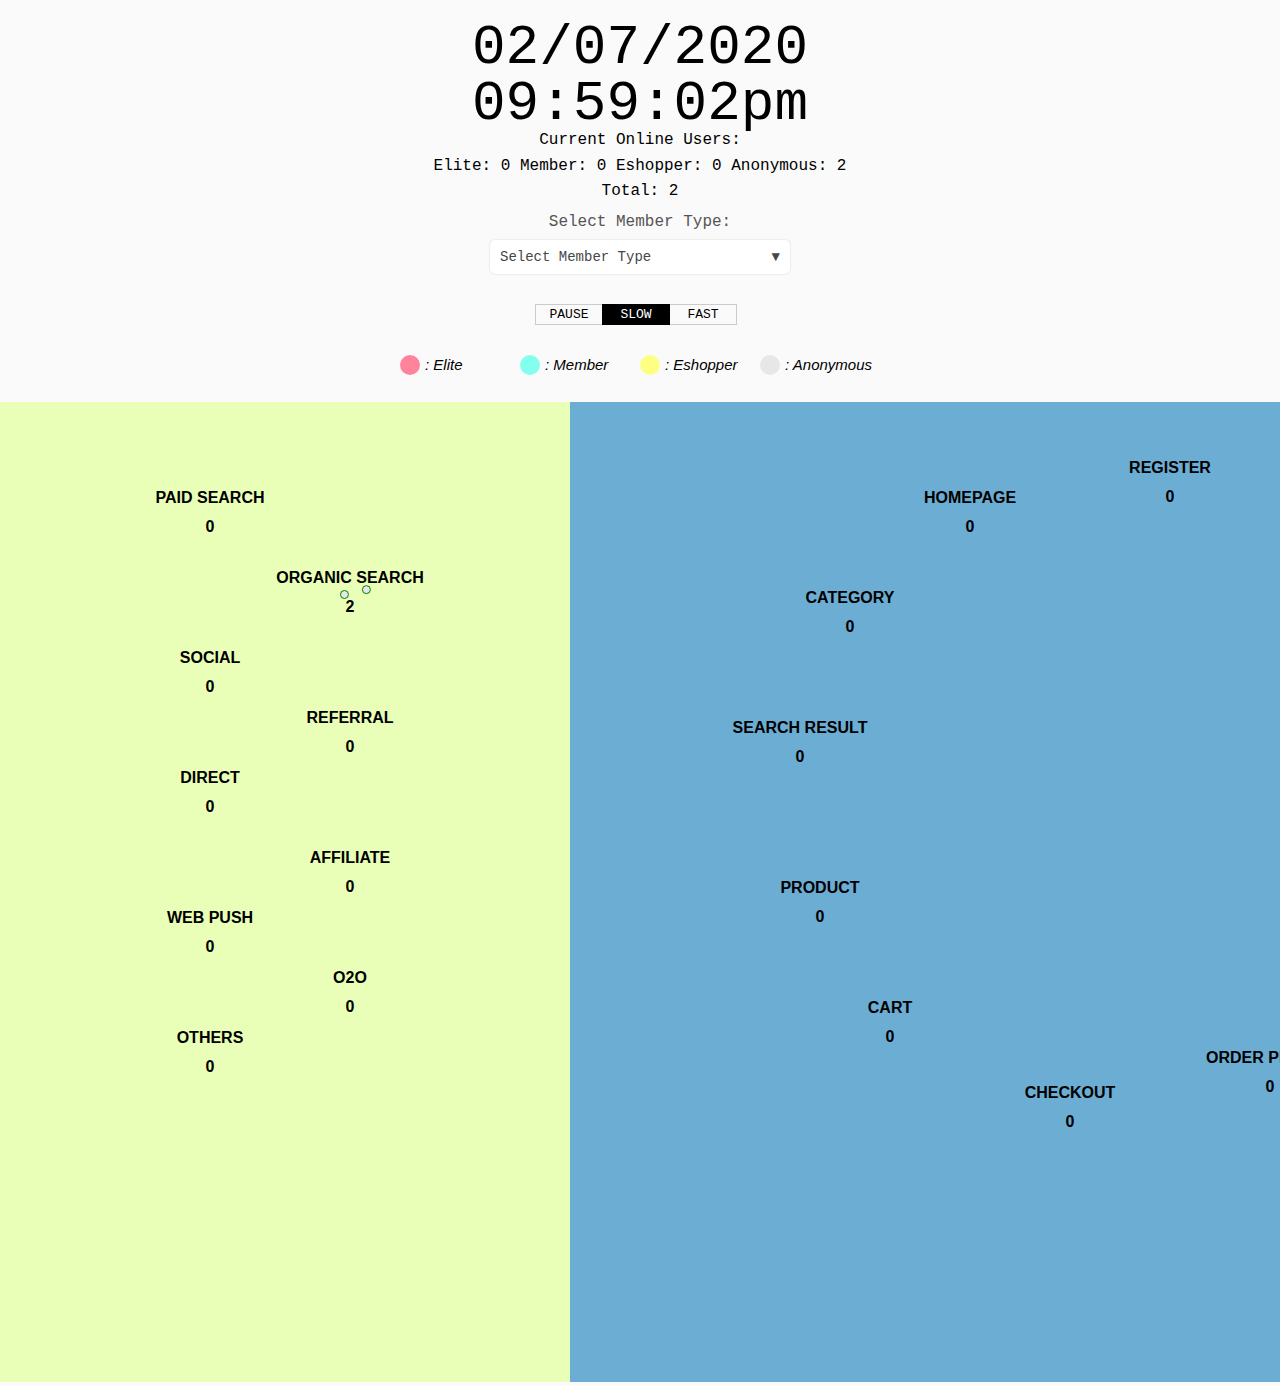
==== index.html @ cc996781 "timer (date++)" ====
<!DOCTYPE html>
<head>
<meta charset="utf-8">
<title>Timed Moving Bubbles</title>
<link rel="stylesheet" href="style/style.css" type="text/css" media="screen" />
<link rel="stylesheet" href="style/dropdown.css" type="text/css" media="screen" />

</head>

<div id="main-wrapper">

	
	<div id="sidebar">
<!--<div id="test">testint</div>-->

<div id="current_date">07/02/2020</div>
<div id="current_time">time</div>
<div align="center">Current Online Users:</div>
<div id="current_users" align="center">Elite: <span id = "elite">0</span> Member: <span id = "member">0</span> Eshopper: <span id="eshopper">0</span> Anonymous: <span id="anonymous">0</span></div>
<div id="current_total_users" align="center">Total: 0</div>
<div class="container">
    <span class="choose">Select Member Type: </span>
  
    <div class="dropdown">
        <div class="select">
          <span id = "selected">Select Member Type </span><span id="right_arrow">▼</span>
       
        </div>
        <input type="hidden" name="gender" id="list_input">
        <ul class="dropdown-menu" id="list">
		 <li id="all">All</li>
 <!--         <li id="p_personal_care">p_Personal Care</li>
          <li id="p_skincare">p_Skincare</li>	-->
		  <li id="p_cosmetics">p_Cosmetics</li>
<!--		  <li id="p_body_hair_care">p_Boday Hair Care</li>
		  <li id="p_sport">p_Sport</li>
		  <li id="p_men">p_Men</li>
		  <li id="p_other">p_Other</li>
		  <li id="p_derma">p_Derma</li>
		  <li id="p_watsons_brand">p_Watsons Brand</li>
		  <li id="p_bulk_buy">p_Bulk Buy</li>
		  <li id="b_personal_care">b_Personal Care</li>
          <li id="b_skincare">b_Skincare</li>	-->
		  <li id="b_cosmetics">b_Cosmetics</li>
<!--		  <li id="b_body_hair_care">b_Boday Hair Care</li>
		  <li id="b_sport">b_Sport</li>
		  <li id="b_men">b_Men</li>
		  <li id="b_other">b_Other</li>
		  <li id="b_derma">b_Derma</li>
		  <li id="b_watsons_brand">b_Watsons Brand</li>
		  <li id="b_bulk_buy">b_Bulk Buy</li>		-->
        </ul>
	
      </div>

  <span class="msg"></span>
</div>
<div id="speed">
<div class="togglebutton pause" data-val="pause">Pause</div>
<div class="togglebutton medium current" data-val="medium">Slow</div>
<div class="togglebutton fast" data-val="fast">Fast</div>



<div class="clr"></div>
</div>
<div id="note" style="text-align:center;"></div>
</div>
	
	
    <div id="chart"></div>


</div><!-- @end #main-wrapper -->

<script src="https://ajax.googleapis.com/ajax/libs/jquery/1.7.1/jquery.min.js" type="text/javascript"></script>
<script src="js/d3-3-5-5.min.js"></script>


<script>


/*Dropdown Menu*/
$('.dropdown').click(function () {
        $(this).attr('tabindex', 1).focus();
        $(this).toggleClass('active');
        $(this).find('.dropdown-menu').slideToggle(300);
		$(this).find('.dropdown-menu').css({overflow: 'auto'});
    });
    $('.dropdown').focusout(function () {
        $(this).removeClass('active');
        $(this).find('.dropdown-menu').slideUp(300);
    });
    $('.dropdown .dropdown-menu li').click(function () {
        $(this).parents('.dropdown').find('#selected').text($(this).text());
        $(this).parents('.dropdown').find('input').attr('value', $(this).attr('id'));
    });
/*End Dropdown Menu*/

var temp;
$('.dropdown-menu li').click(function () {
  var input = '<strong>' + $(this).parents('.dropdown').find('input').val() + '</strong>',
  temp = $(this).parents('.dropdown').find('input').val();
      msg = '<span class="msg">Channel Selected: ';
  $('.msg').html(msg + input + '</span>');
  console.log(document.getElementById("list_input").value)
 
}); 



const people = {};
var USER_SPEED = "medium";

//var speeds = { "slow": 1200, "medium": 400, "fast": 100 };
var speeds = { "slow": 1200, "medium": 400, "fast": 50 };
var simtimer;

var day_update = 0;
var curr_date;

var margin = {top: 70, right: 60, bottom: 70, left: 10};
margin.left = margin.right = width < 500 ? 30 : 70;
var width = parseInt(d3.select("#chart").style('width'), 10) - margin.left - margin.right,
    height = 1000 - margin.top - margin.bottom,
	padding = 2,
    maxRadius = width < 500 ? 2 : 4;

	// color = d3.scale.category10();

var x = d3.scale.linear()
    .domain([1, 3])
    .range([0, width]);
	
var y = d3.scale.linear()
    .domain([1, 4])
    .range([0, height]);
	
var	sched_objs = {},
// var sched_objs = [],
//	curr_minute = 0;
	curr_minute = 79200 - 60;

//const svg = d3.select("#chart").append("svg")
//    .attr("width", width + margin.left + margin.right)
const svg = d3.select("#chart").append("svg")
	.attr("width", 1700)		
    .attr("height", height + margin.top + margin.bottom)
    .append("g")
    .attr("transform", "translate(" + margin.left + "," + margin.top + ")");

//d3.select("#chart").style("width", (width+margin.left+margin.right)+"px");


const background_left = svg.append("rect")
						.attr("x", -500)
						.attr("y", -50)
						.attr("width", 1000)
						.attr("height", height + margin.top + margin.bottom)
						.style("fill", "#E9FFB7")
						
const background_right = svg.append("rect")
						.attr("x", 500)
						.attr("y", -50)
						.attr("width", "100%")
						.attr("height", height + margin.top + margin.bottom)
						.style("fill", "#6CADD3")																

// Circle background
/*
svg.append("circle").attr("cx",1050).attr("cy",350).attr("r",320)
  .style("fill", "#69b3a2");						
*/
// Legends

const legned_svg = d3.select("#note").append("svg")
	.attr("width", 1000)		
    .attr("height", 50)
    .append("g")
    .attr("transform", "translate(" + margin.left + "," + margin.top + ")");

 legned_svg.append("circle")
// svg.append("circle")
	.attr("cx", 200)
	.attr("cy", -30)
	.attr("r", 10)
	.attr("fill", "#FF839A");
	
		legned_svg.append("text")
//	svg.append("text")
		.attr("x", 215)
		.attr("y", -25)
		.text(": Elite")
		.attr("font-family", "sans-serif")
		.attr("font-size", "15px");
	legned_svg.append("circle")	
// svg.append("circle")
	.attr("cx", 320)
	.attr("cy", -30)
	.attr("r", 10)
	.attr("fill", "#83FFEE");
	
	legned_svg.append("text")
//	svg.append("text")
		.attr("x", 335)
		.attr("y", -25)
		.text(": Member")
		.attr("font-family", "sans-serif")
		.attr("font-size", "15px");
		
	legned_svg.append("circle")	
//svg.append("circle")
	.attr("cx", 440)
	.attr("cy", -30)
	.attr("r", 10)
	.attr("fill", "#FDFF83");
	
	legned_svg.append("text")	
//	svg.append("text")
		.attr("x", 455)
		.attr("y", -25)
		.text(": Eshopper")
		.attr("font-family", "sans-serif")
		.attr("font-size", "15px");
		
legned_svg.append("circle")		
//svg.append("circle")
	.attr("cx", 560)
	.attr("cy", -30)
	.attr("r", 10)
	.attr("fill", "#E7E7E7");
	
	legned_svg.append("text")	
//	svg.append("text")
		.attr("x", 575)
		.attr("y", -25)
		.text(": Anonymous")
		.attr("font-family", "sans-serif")
		.attr("font-size", "15px");

		
//Append circle 



const groups = {

	"Paid Search": { x: 140, y: 60, cnt: 0, fullname: "Paid Search"},
	"Organic Search": { x: 280, y: 140, cnt: 0 , fullname: "Organic Search"},
	"Social": { x: 140, y: 220, cnt: 0, fullname: "Social"},
	"Referral": { x: 280, y: 280, cnt: 0, fullname: "Referral"},
	"Direct": { x: 140, y: 340, cnt: 0 , fullname: "Direct"},
	"Affiliate": { x: 280, y: 420, cnt: 0, fullname: "Affiliate"},
	"Web Push": { x: 140, y: 480, cnt: 0, fullname: "Web Push"},
	"O2O": { x: 280, y: 540, cnt: 0, fullname: "O2O"},
	"Others": { x: 140, y: 600, cnt: 0, fullname: "Others"},
	
	"Homepage": { x: 900, y: 60, cnt: 0, fullname: "Homepage" },
	"Product": { x: 750, y: 450, cnt: 0, fullname: "Product" },
	"Other": { x: 1320, y: 520, cnt: 0, fullname: "Other" },
	"Category": { x: 780, y: 160, cnt: 0, fullname: "Category" },
	"BlogContent": { x: 1370, y: 370, cnt: 0, fullname: "Blog Content" },
	"Cart": { x: 820, y: 570, cnt: 0, fullname: "Cart" },
	"Checkout": {  x: 1000, y: 655, cnt: 0, fullname: "Checkout" },
	"Loyalty": { x: 1350, y: 220, cnt: 0, fullname: "Loyalty" },
	"MyAccount": { x: 1270, y: 100, cnt: 0, fullname: "My Account" },
	"Register": { x: 1100, y: 30, cnt: 0, fullname: "Register" },
	"SearchResult": { x: 730, y: 290, cnt: 0, fullname: "Search Result" },
	"Left" : { x: 850, y: 20000, cnt: 0, fullname: "Left" },
	"NULL" : { x: 1200, y: 620, cnt: 0, fullname: "Order Placed" }
	
};

const member_tiers = {

	"Elite": { color: "#FF839A", cnt: 0 },
	"anonymous": { color: "#E7E7E7", cnt: 0 },
	"Member": {color: "#83FFEE", cnt: 0},
	"eshopper": {color: "#FDFF83", cnt: 0}

};



var layer1 = svg.append('g');
var layer2 = svg.append('g');


// Load data.


//d3.csv("data/Page_Duration.csv", function(error, data) {	

//d3.csv("data/data_channels.csv", function(error, data) {	
d3.csv("data/Book1.csv", function(error, data) {	
//d3.csv("data/new_test.csv", function(error, data) {	
//d3.csv("data/test2.csv", function(error, data) {	
//d3.csv("data/new_dataset.csv", function(error, data) {	

/*	data.forEach(function(d) {
	
		var activities = [];
		console.log(d)
		console.log(d.pagetype)
		activities.push({'act': d.pagetype, 'duration': d.page_duration, 'tier': d.member_tier});
		sched_objs.push(activities);
	}); */
	console.log(data)
	var count = 0;
	

	
	data.forEach(d => {
//	console.log(d)
//	count+=1;
		if (d3.keys(sched_objs).includes(d.sessionid+"")) {
//        if (d3.keys(sched_objs).includes(d.userid+"")) {
//		console.log(d.userid)
//            sched_objs[d.userid+""].push({'userid': d.userid, 'act': d.pagetype, 'duration': d.page_duration, 'member_tier': d.member_tier, 'start_time': d.start_time});
			sched_objs[d.sessionid+""].push({'userid': d.sessionid,
											'act': d.pagetype, 
											'duration': d.page_duration, 
											'member_tier': d.member_tier, 
											'start_time': /*d.tstamp*/d.session_start_time,
											'medium':d.medium,
											'p_personal_care': d.p_personal_care,
											'p_skincare': d.p_skincare,
											'p_cosmetics': d.p_cosmetics,
											'p_health_care': d.p_health_care,
											'p_body_hair_care': d.p_body_hair_care,
											'p_sport': d.p_sport,
											'p_men': d.p_men,
											'p_other': d.p_other,
											'p_derma': d.p_derma,
											'p_watsons_brand': d.p_watsons_brand,
											'p_bulk_buy': d.p_bulk_buy,
											'b_personal_care': d.b_personal_care,
											'b_skincare': d.b_skincare,
											'b_cosmetics': d.b_cosmetics,
											'b_health_care': d.b_health_care,
											'b_body_hair_care': d.b_body_hair_care,
											'b_sport': d.b_sport,
											'b_men': d.b_men,
											'b_other': d.b_other,
											'b_derma': d.b_derma,
											'b_watsons_brand': d.b_watsons_brand,
											'b_bulk_buy': d.b_bulk_buy,
											});
        } else {
//            sched_objs[d.userid+""] = [{'userid': d.userid, 'act': d.pagetype, 'duration': d.page_duration, 'member_tier': d.member_tier, 'start_time': d.start_time}];
			sched_objs[d.sessionid+""] = [{'userid': d.sessionid,
											'act': d.pagetype, 
											'duration': Math.floor(d.page_duration), 
											'member_tier': d.member_tier, 
											'start_time': /*d.tstamp*/d.session_start_time,
											'medium':d.medium,
											'p_personal_care': d.p_personal_care,
											'p_skincare': d.p_skincare,
											'p_cosmetics': d.p_cosmetics,
											'p_health_care': d.p_health_care,
											'p_body_hair_care': d.p_body_hair_care,
											'p_sport': d.p_sport,
											'p_men': d.p_men,
											'p_other': d.p_other,
											'p_derma': d.p_derma,
											'p_watsons_brand': d.p_watsons_brand,
											'p_bulk_buy': d.p_bulk_buy,
											'b_personal_care': d.b_personal_care,
											'b_skincare': d.b_skincare,
											'b_cosmetics': d.b_cosmetics,
											'b_health_care': d.b_health_care,
											'b_body_hair_care': d.b_body_hair_care,
											'b_sport': d.b_sport,
											'b_men': d.b_men,
											'b_other': d.b_other,
											'b_derma': d.b_derma,
											'b_watsons_brand': d.b_watsons_brand,
											'b_bulk_buy': d.b_bulk_buy,											
											}];
        }
    });
	


/*	var nodes = sched_objs.map(function(o,i) {
//		console.log("test");
		console.log(o[0].userid,o[0].start_time, o[0].duration);
	
		var act = o[0].act;
		var init_time = o[0].start_time;
	
		var init_x = groups[act].x + Math.random();
		var init_y = groups[act].y + Math.random();
		var col = member_tiers[o[0].member_tier].color;

	//	groups[act].cnt += 1;
		
		return {
			userid: o[0].userid,
			act: act,
			radius: maxRadius,
			x: init_x,
			y: init_y,
			color: col, //color(act),
			moves: 0,
			next_move_time: parseInt(o[0].duration),
			sched: o,		
			stroke: "black",
			start_time: init_time
		}
	});*/
	
	var nodes = [];
	
	console.log(Object.keys(sched_objs).length)
	console.log(sched_objs);
	
	for (var k in sched_objs){
//		console.log(k)
		d = sched_objs[k];
		

		
//		console.log(d[0].userid,d[0].start_time, d[0].duration);
//		console.log(k)
	
		var act = d[0].act;
		var init_time = d[0].start_time;
	

		var col = member_tiers[d[0].member_tier].color;
		
		var temp_medium = d[0].medium;
		var medium = "Others";
		
		if (temp_medium == 'cpc')
		{
			medium = 'Paid Search';
		}
		else if (temp_medium == 'organic')
		{
			medium = 'Organic Search';
		}
		else if (temp_medium == 'social')
		{
			medium = 'Social';
		}
		else if (temp_medium == 'referral')
		{
			medium = 'Referral';
		}
		else if (temp_medium == 'NULL')
		{
			medium = 'Direct';
		}
		else if (temp_medium == 'affiliate')
		{
			medium = "Affiliate";
		}
		else if (temp_medium == 'web_push')
		{
			medium = "Web Push";
		}
		else if (temp_medium.match(/sms/g) != null)
		{
			medium = "O2O";
		}
		
		d.unshift({'userid': d[0].userid,
			'act': medium, 
			'duration': 60, 
			'member_tier': d[0].member_tier, 
			'start_time': /*d.tstamp*/init_time,
			'medium':medium,
			'p_personal_care': d[0].p_personal_care,
			'p_skincare': d[0].p_skincare,
			'p_cosmetics': d[0].p_cosmetics,
			'p_health_care': d[0].p_health_care,
			'p_body_hair_care': d[0].p_body_hair_care,
			'p_sport': d[0].p_sport,
			'p_men': d[0].p_men,
			'p_other': d[0].p_other,
			'p_derma': d[0].p_derma,
			'p_watsons_brand': d[0].p_watsons_brand,
			'p_bulk_buy': d[0].p_bulk_buy,
			'b_personal_care': d[0].b_personal_care,
			'b_skincare': d[0].b_skincare,
			'b_cosmetics': d[0].b_cosmetics,
			'b_health_care': d[0].b_health_care,
			'b_body_hair_care': d[0].b_body_hair_care,
			'b_sport': d[0].b_sport,
			'b_men': d[0].b_men,
			'b_other': d[0].b_other,
			'b_derma': d[0].b_derma,
			'b_watsons_brand': d[0].b_watsons_brand,
			'b_bulk_buy': d[0].b_bulk_buy,	})
	
	//	groups[act].cnt += 1;
/*
		var init_x = groups[act].x + Math.random();
		var init_y = groups[act].y + Math.random();
*/	
		var init_x = groups[medium].x + Math.random();
		var init_y = groups[medium].y + Math.random();
		
		console.log(d[0])
		
		nodes.push({
			userid: d[0].userid,
			act: medium,
			radius: maxRadius,
			x: init_x,
			y: init_y,
			color: col, //color(act),
			moves: 0,
			next_move_time: parseInt(d[0].duration) + curr_minute,
			sched: d,		
			stroke: "blue",
			start_time: init_time,
			leave: 0,
			exist: 0,
			member_tier: d[0].member_tier,
			medium: medium,
			p_personal_care: d[0].p_personal_care,
			p_skincare: d[0].p_skincare,
			p_cosmetics: d[0].p_cosmetics,
			p_health_care: d[0].p_health_care,
			p_body_hair_care: d[0].p_body_hair_care,
			p_sport: d[0].p_sport,
			p_men: d[0].p_men,
			p_other: d[0].p_other,
			p_derma: d[0].p_derma,
			p_watsons_brand: d[0].p_watsons_brand,
			p_bulk_buy: d[0].p_bulk_buy,
			b_personal_care: d[0].b_personal_care,
			b_skincare: d[0].b_skincare,
			b_cosmetics: d[0].b_cosmetics,
			b_health_care: d[0].b_health_care,
			b_body_hair_care: d[0].b_body_hair_care,
			b_sport: d[0].b_sport,
			b_men: d[0].b_men,
			b_other: d[0].b_other,
			b_derma: d[0].b_derma,
			b_watsons_brand: d[0].b_watsons_brand,
			b_bulk_buy: d[0].b_bulk_buy,
		})
	
	}
	
	console.log(nodes)
	
	var curr_nodes = [];

	
//	console.log(data)
	nodes.forEach(d => {
//		console.log(d.sched[0].start_time)

      if (d.sched[0].start_time == data[0]./*tstamp*/session_start_time) {
			console.log(d.sched[0])
			d.exist = 1;
			d.leave = -1;
/*			if (d.act == "Other")
			{
			//console.log(d.sched[1])
				try{d.act = d.sched[1].act;}
				catch(err){}
			}
*/			
//			console.log(d)
				
//				console.log(d);
			if (d.color != "transparent")
			{
//				groups[d.act].cnt += 1;
				groups[d.act].cnt += 1;
				member_tiers[d.member_tier].cnt += 1;
				d.stroke = "green";
			}
			curr_nodes.push(d);
//			console.log(d.medium)
//			nodes.pop(d);
        } 

    });
	console.log(nodes);
//	console.log(member_tiers.eshopper.cnt);
//	curr_nodes = nodes.filter(function(d){ return d.sched[0].start_time == data[0].start_time } );
//	curr_nodes = nodes.filter(function(d){ return d.sched[0].start_time == data[0].tstamp } );
/*	curr_nodes.forEach(d => {
		groups[d.act].cnt += 1;
	}
	);*/
	
	
	//curr_nodes = nodes.filter(d => d.sched[0].start_time == data[0].start_time);
//	console.log(nodes.length)
//	curr_nodes = nodes

	console.log(curr_nodes)

	// Activity group labels
 /*   var actlabel = svg.selectAll("text")
        .data(d3.keys(groups))
      .enter().append("text")
        .attr("class", "actlabel")
        .attr("text-anchor", "middle")
          .attr("x", d => groups[d].x)
          .attr("y", d => groups[d].y)
		.attr("dy", "-1.8em")
        .text(d => groups[d].fullname);*/


	
	var force = d3.layout.force()
		.nodes(curr_nodes)
		// .links([])
		.size([width, height])
		.gravity(0)
		.charge(0.2)
		.friction(.8)
		.on("tick", tick)
		.start();
/*
	var circle = svg.append("g")		
				.attr("id", "circle_node")
				.selectAll(".node")
//	var circle = svg.selectAll(".node")
				.data(curr_nodes)
			  .enter().append("circle")
				.attr("r", function(d) { return d.radius; })

		.style("fill", function(d) { return d.color; })
		.style("stroke", function(d) { return d.stroke; });
	//	 .call(force.drag); 
*/

		var circle = layer1		
				.attr("id", "circle_node")
				.selectAll(".node")
//	var circle = svg.selectAll(".node")
				.data(curr_nodes)
			  .enter().append("circle")
				.attr("r", function(d) { return d.radius; })

		.style("fill", function(d) { return d.color; })
		.style("stroke", function(d) { return d.stroke; });
	//	 .call(force.drag); 
/*					
		var actlabel = svg.append("g").selectAll('.actlabel')
//		var actlabel = svg.selectAll('.actlabel')
      .data(d3.keys(groups))
	        .enter().append("g")
          .attr("class", "actlabel")
*/
		var actlabel = layer2.selectAll('.actlabel')
//		var actlabel = svg.selectAll('.actlabel')
      .data(d3.keys(groups))
	        .enter().append("g")
          .attr("class", "actlabel")	


		  
		  actlabel.append("text")
		  .attr("class", "actlabel")
          .attr("text-anchor", "middle")
		  .attr("x", d => groups[d].x)
          .attr("y", d => groups[d].y+20)
		  	.attr("dy", "-1.8em")
			.style("fill", "Black")
			.style("font-weight", "bold")
          .text(d => groups[d].fullname);
/*	
	// Count labels
	var cntlabel = svg.append("g").selectAll('.cntlabel')
//	var cntlabel = svg.selectAll('.cntlabel')
      .data(d3.keys(groups))
	        .enter().append("g")
          .attr("class", "cntlabel")


		  
		  cntlabel.append("text")
		  .attr("class", "cnt")
          .attr("text-anchor", "middle")
		  .attr("x", d => groups[d].x)
          .attr("y", d => groups[d].y+20)
//          .attr("y", d => groups[d].y-10)
			.style("fill", "Black")
			.style("font-weight", "bold")
          .text(d => groups[d].cnt);	
//	console.log(sched_objs)	



*/
	
	// Count labels
	var cntlabel = layer2.selectAll('.cntlabel')
//	var cntlabel = svg.selectAll('.cntlabel')
      .data(d3.keys(groups))
	        .enter().append("g")
          .attr("class", "cntlabel")


		  
		  cntlabel.append("text")
		  .attr("class", "cnt")
          .attr("text-anchor", "middle")
		  .attr("x", d => groups[d].x)
          .attr("y", d => groups[d].y+20)
//          .attr("y", d => groups[d].y-10)
			.style("fill", "Black")
			.style("font-weight", "bold")
          .text(d => groups[d].cnt);	
		  
//		  console.log(data[0])
		  
//		  sts_time = String(data[0].session_start_time.split(" ")[0])
//		  console.log(sts_time.split(" ")[0])
//		  console.log(data[0].session_start_time.split(" ")[0])
		  // Initial Date Time
//		  	d3.select("#current_date").text(data[0].start_time.split(" ")[0]);

		

//		curr_date = data[0].tstamp.split(" ")[0];

		curr_date = "02/07/2020"

//		console.log(data[0])
//		console.log(data[0]./*tstamp*/session_start_time)
		d3.select("#current_date").text(curr_date);
//		console.log("test")

		


		d3.select("#elite").text(member_tiers.Elite.cnt)
		d3.select("#member").text(member_tiers.Member.cnt)
		d3.select("#eshopper").text(member_tiers.eshopper.cnt)
		d3.select("#anonymous").text(member_tiers.anonymous.cnt)		
		d3.select("#current_total_users").text("Total: " + (member_tiers.Elite.cnt+member_tiers.Member.cnt+member_tiers.eshopper.cnt+member_tiers.anonymous.cnt));

		org_prod_cat = "All";
	
		// Update nodes based on activity and duration
	function timer() {
//			d3.select("#test").text("test "+document.getElementById("list_input").value)
		prod_cat_selected = document.getElementById("list_input").value;
//		 console.log(nodes);

	//	var i = curr_nodes.length;
	//	while(i--){
		d3.range(curr_nodes.length).map(function(i) {
            // var curr_node = nodes[i],
                // curr_moves = nodes[i].moves;
				
//			console.log("----------------");	
//			console.log(nodes);
		if (org_prod_cat != prod_cat_selected)
		{
//		console.log(org_prod_cat)
//		console.log(prod_cat_selected)
			filter_reset(curr_nodes[i]);
/*			
			if (prod_cat_selected == "p_personal_care")
			{
				if (curr_nodes[i].p_personal_care == "N")
					{
						curr_nodes[i] = filter_bubbles (curr_nodes[i]);

					}
			}
			
			else if (prod_cat_selected == "p_skincare")
			{
				if (curr_nodes[i].p_skincare == "N")
					{
						curr_nodes[i] = filter_bubbles (curr_nodes[i]);

					}
			}
			
			else if (prod_cat_selected == "p_cosmetics")
			*/
			if (prod_cat_selected == "p_cosmetics")
			{
				if (curr_nodes[i].p_cosmetics == "N")
					{
						curr_nodes[i] = filter_bubbles (curr_nodes[i]);

					}
			}
/*			
			else if (prod_cat_selected == "p_body_hair_care")
			{
				if (curr_nodes[i].p_body_hair_care == "N")
					{
						curr_nodes[i] = filter_bubbles (curr_nodes[i]);

					}
			}
			
			else if (prod_cat_selected == "p_sport")
			{
				if (curr_nodes[i].p_sport == "N")
					{
						curr_nodes[i] = filter_bubbles (curr_nodes[i]);

					}
			}			
			
			else if (prod_cat_selected == "p_men")
			{
				if (curr_nodes[i].p_men == "N")
					{
						curr_nodes[i] = filter_bubbles (curr_nodes[i]);

					}
			}	

			else if (prod_cat_selected == "p_other")
			{
				if (curr_nodes[i].p_other == "N")
					{
						curr_nodes[i] = filter_bubbles (curr_nodes[i]);

					}
			}	

			else if (prod_cat_selected == "p_derma")
			{
				if (curr_nodes[i].p_derma == "N")
					{
						curr_nodes[i] = filter_bubbles (curr_nodes[i]);

					}
			}	

			else if (prod_cat_selected == "p_watsons_brand")
			{
				if (curr_nodes[i].p_watsons_brand == "N")
					{
						curr_nodes[i] = filter_bubbles (curr_nodes[i]);

					}
			}

			else if (prod_cat_selected == "p_bulk_buy")
			{
				if (curr_nodes[i].p_bulk_buy == "N")
					{
						curr_nodes[i] = filter_bubbles (curr_nodes[i]);

					}
			}	

			else if (prod_cat_selected == "b_personal_care")
			{
				if (curr_nodes[i].b_personal_care == "N")
					{
						curr_nodes[i] = filter_bubbles (curr_nodes[i]);

					}
			}	

			else if (prod_cat_selected == "b_skincare")
			{
				if (curr_nodes[i].b_skincare == "N")
					{
						curr_nodes[i] = filter_bubbles (curr_nodes[i]);

					}
			}	
*/
			else if (prod_cat_selected == "b_cosmetics")
			{
				if (curr_nodes[i].b_cosmetics == "N")
					{
						curr_nodes[i] = filter_bubbles (curr_nodes[i]);

					}
			}	
/*
			else if (prod_cat_selected == "b_body_hair_care")
			{
				if (curr_nodes[i].b_body_hair_care == "N")
					{
						curr_nodes[i] = filter_bubbles (curr_nodes[i]);

					}
			}	

			else if (prod_cat_selected == "b_sport")
			{
				if (curr_nodes[i].b_sport == "N")
					{
						curr_nodes[i] = filter_bubbles (curr_nodes[i]);

					}
			}	

			else if (prod_cat_selected == "b_men")
			{
				if (curr_nodes[i].b_men == "N")
					{
						curr_nodes[i] = filter_bubbles (curr_nodes[i]);

					}
			}

			else if (prod_cat_selected == "b_other")
			{
				if (curr_nodes[i].b_other == "N")
					{
						curr_nodes[i] = filter_bubbles (curr_nodes[i]);

					}
			}

			else if (prod_cat_selected == "b_derma")
			{
				if (curr_nodes[i].b_derma == "N")
					{
						curr_nodes[i] = filter_bubbles (curr_nodes[i]);

					}
			}

			else if (prod_cat_selected == "b_watsons_brand")
			{
				if (curr_nodes[i].b_watsons_brand == "N")
					{
						curr_nodes[i] = filter_bubbles (curr_nodes[i]);

					}
			}	

			else if (prod_cat_selected == "b_bulk_buy")
			{
				if (curr_nodes[i].b_bulk_buy == "N")
					{
						curr_nodes[i] = filter_bubbles (curr_nodes[i]);

					}
			}
*/			
		}

//		d3.select("#test").text("test "+document.getElementById("list_input").value)
//		prod_cat_selected = document.getElementById("list_input").value;
		
		
		nodes.forEach(d => {
		

		

		
//		console.log(d)
//		console.log(d.sched[0].start_time)
			start_h = get_currDateTime(d.sched[0].start_time)[3];
			start_m = get_currDateTime(d.sched[0].start_time)[4];
			curr_h = minutesToTime(curr_minute)[1];
			curr_m = minutesToTime(curr_minute)[2];
//			console.log(start_m)
			if (start_m == "00")
			{
				start_m = 59;
				start_h -= 1;
			}
			else {start_m -= 1}
			
//		console.log(start_h,start_m, minutesToTime(curr_minute))
		  if (start_h == curr_h && start_m == curr_m) {
//			console.log(start_h,curr_h)
//			console.log(d)
		  	if(!curr_nodes.some(e => e.userid == d.userid)) {
			
						if (prod_cat_selected == "p_personal_care")
			{
				if (d.p_personal_care == 0)
					{
						d.color = "transparent";
						d.stroke = "transparent";
					}
			}
			
			else if (prod_cat_selected == "p_skincare")
			{
				if (d.p_skincare == 0)
					{
						d.color = "transparent";
						d.stroke = "transparent";

					}
			}
	
//				console.log(curr_nodes);
//				console.log("new node");
//				console.log(d);
//				console.log(curr_nodes);
				d.exist = 1;
				d.next_move_time = curr_minute + 60;
				curr_nodes.push(d);
//				nodes.pop(d);
//				n2 = d;
//				n3 = n1.push(n2);
				if (d.color != "transparent")
				{
					groups[d.act].cnt += 1;
					member_tiers[d.member_tier].cnt += 1;
					d.stroke = "green";
				}
				
//				console.log(curr_nodes);
				
//				force.nodes().push(d);

			
//			svg.selectAll("circle").remove();
/*			svg.selectAll("circle").remove();
				
//			circle = svg.selectAll(".node")
			circle = svg.selectAll(".node")
					.data(curr_nodes)
					.enter().append("circle")
					.attr("r", function(d) { return d.radius; })
					.style("fill", function(d) { return d.color; })
					.style("stroke", function(d) { return d.stroke; });
					

									

				force.start();*/

				}
				
			} 
			
			
			
		});
		


			// Time to go to next activity
			if (curr_nodes[i].next_move_time == curr_minute) {
		
				//console.log(curr_nodes[i].sched)
				if (curr_nodes.leave != 1)
				{
					curr_nodes.leave = 0;
				}

					if (! ["Paid Search", "Organic Search", "Social", "Referral", "Direct", "Affiliate", "Web Push", "O2O", "Others"].includes(curr_nodes[i].act))
					{
						curr_nodes[i].stroke = "transparent";
					}
					
//				console.log(curr_nodes[i].moves, curr_nodes[i].sched.length-1)
/*				if (curr_nodes[i].moves == curr_nodes[i].sched.length-1) {
					curr_nodes[i].moves = 0;
				} else {
					curr_nodes[i].moves += 1;
				}*/
				
				curr_nodes[i].moves += 1;
				
//				console.log(curr_nodes[i].moves)
			
				// Subtract from current activity count
                // act_counts[curr_node.act] -= 1;
                //groups[curr_nodes[i].act].cnt -= 1;
				
			if (curr_nodes[i].leave == 1)
				{
					if (curr_nodes[i].color != "transparent")
					{
						groups[curr_nodes[i].act].cnt -= 1;
						member_tiers[curr_nodes[i].member_tier].cnt -= 1;
					}
	//				console.log("LEAVE")
					curr_nodes[i].act = "Left";
					if (curr_nodes[i].color != "transparent")
					{
	//					groups[curr_nodes[i].act].cnt += 1;
					}
					curr_nodes[i].next_move_time = curr_minute - 10;
					curr_nodes[i].exist = -1;
	//				console.log(curr_nodes[i].member_tier)
	//				console.log(member_tiers[curr_nodes[i].member_tier].cnt)
	/*
					if (curr_nodes[i].color != "transparent")
					{
						member_tiers[curr_nodes[i].member_tier].cnt -= 1;
					}
	*/
				//	curr_nodes = curr_nodes.splice(i,1);
				}
				
//				console.log(curr_nodes)

			else
			{
			
					// Move on to next activity
				try{
	//				console.log(curr_nodes[i].sched)
	//				console.log(curr_nodes[i].act)
	//				console.log(curr_nodes[i].moves)
	//				console.log(curr_nodes[i].next_move_time)
//					console.log(curr_nodes[i])
	//				if (curr_nodes[i].sched[ curr_nodes[i].moves ].act != "Other")
	//				{
						var act = curr_nodes[i].sched[ curr_nodes[i].moves ].act
						
						if (curr_nodes[i].color != "transparent")
						{
							groups[curr_nodes[i].act].cnt -= 1;
						}
						curr_nodes[i].act = act;
						if (curr_nodes[i].color != "transparent")
						{
//							console.log(curr_nodes[i])
							groups[curr_nodes[i].act].cnt += 1;
						}
						
	//					console.log(curr_nodes[i].act)
	//					curr_nodes[i].moves += 1;
	//				}
	//				}
					// Add to new activity count
					// act_counts[curr_node.act] += 1;
					//groups[curr_nodes[i].act].cnt += 1;
					// nodes[i].moves = nodes[i].moves;
	//				curr_nodes[i].moves += 1;

					curr_nodes[i].next_move_time += parseInt(curr_nodes[i].sched[ curr_nodes[i].moves ].duration);
	//				console.log(" " + d_t[1] + ":" + d_t[2] + ":" + d_t[3] + d_t[4])
	//				console.log(curr_nodes[i].userid, curr_nodes[i].moves, curr_nodes[i].act)
	//				console.log(curr_minute, curr_nodes[i].next_move_time)
					}
					catch (err)
					{
						//curr_nodes[i].act = "Left";
						//groups[curr_nodes[i].act].cnt += 1;
						curr_nodes[i].next_move_time = curr_minute + 60;
						if (curr_nodes[i].color != "transparent")
						{
							curr_nodes[i].stroke = "red";
						}
						
						curr_nodes[i].leave = 1;
	//					console.log("error")
					}
				}


//				console.log(groups["Left"].cnt);
			}


									

				force.start();

		}
			
				
		
		
);

	//		curr_nodes = curr_nodes.filter(function(node) { return node.next_move_time>curr_minute});


		for (var i =curr_nodes.length - 1; i >= 0; --i) {
		if (curr_nodes[i].next_move_time < curr_minute) {
			console.log(curr_nodes[i])
			curr_nodes.splice(i,1);
			}
		}
	
//	console.log(groups["Left"].cnt);

		force.resume();
		curr_minute += 1;

		// Update percentages
        cntlabel.selectAll("text.cnt")
            .text(d => groups[d].cnt);

	
		// Update time
  //      var true_minute = curr_minute % 1440;

		d_t = minutesToTime(curr_minute);
	
		d3.select("#current_date").text(d_t[0]);

        d3.select("#current_time").text(" " + d_t[1] + ":" + d_t[2] + ":" + d_t[3] + d_t[4]);
		
      	
	
					circle.remove();
				
//			circle = svg.selectAll(".node")
/*
			circle = svg
					.selectAll(".node")
					.data(curr_nodes)
					.enter().append("circle")
					 .attr("id", "nodes")
					.attr("r", function(d) { return d.radius; })
					.style("fill", function(d) { return d.color; })
					.style("stroke", function(d) { return d.stroke; });
*/

			circle = layer1
					.selectAll(".node")
					.data(curr_nodes)
					.enter().append("circle")
					 .attr("id", "nodes")
					.attr("r", function(d) { return d.radius; })
					.style("fill", function(d) { return d.color; })
					.style("stroke", function(d) { return d.stroke; });
					
					d3.select("#elite").text(member_tiers.Elite.cnt)
		d3.select("#member").text(member_tiers.Member.cnt)
		d3.select("#eshopper").text(member_tiers.eshopper.cnt)
		d3.select("#anonymous").text( member_tiers.anonymous.cnt)	
		d3.select("#current_total_users").text("Total: " + (member_tiers.Elite.cnt+member_tiers.Member.cnt+member_tiers.eshopper.cnt+member_tiers.anonymous.cnt));
		
		if (USER_SPEED != "pause") {
		    simtimer = setTimeout(timer, speeds[USER_SPEED]);
		}
		org_prod_cat = prod_cat_selected;
	//	console.log(org_prod_cat, prod_cat_selected)
	}
    // setTimeout(timer, speeds[USER_SPEED]);
	timer();		
//	console.log(curr_nodes);
	function tick(e) {
	
//	console.log(curr_nodes);
	  var k = 0.03 * e.alpha;
  
	  // Push nodes toward their designated focus.
	  curr_nodes.forEach(function(o, i) {

		var curr_act = o.act;
        
        o.y += (groups[curr_act].y - o.y) * k;
        o.x += (groups[curr_act].x-width*.01 - o.x) * k ;

	  });

	  circle
	  	  .each(collide(.5))
          .style("fill", function(d) { return d.color; })
	      .attr("cx", function(d) { return d.x+10; })
	      .attr("cy", function(d) { return d.y; })
		  .style("stroke", function(d) { return d.stroke; });
		  

	}

		// Resolve collisions between nodes.
	function collide(alpha) {
	  var quadtree = d3.geom.quadtree(curr_nodes);
	  return function(d) {
	    var r = d.radius + maxRadius + padding,
	        nx1 = d.x - r,
	        nx2 = d.x + r,
	        ny1 = d.y - r,
	        ny2 = d.y + r;
	    quadtree.visit(function(quad, x1, y1, x2, y2) {
	      if (quad.point && (quad.point !== d)) {
	        var x = d.x - quad.point.x,
	            y = d.y - quad.point.y,
	            l = Math.sqrt(x * x + y * y),
	            r = d.radius + quad.point.radius + (d.act !== quad.point.act) * padding;
	        if (l < r) {
	          l = (l - r) / l * alpha;
	          d.x -= x *= l;
	          d.y -= y *= l;
	          quad.point.x += x;
	          quad.point.y += y;
	        }
	      }
	      return x1 > nx2 || x2 < nx1 || y1 > ny2 || y2 < ny1;
	    });
	  };
	}
	
		// Speed toggle
	d3.selectAll(".togglebutton")
      .on("click", function() {
        if (d3.select(this).attr("data-val") == "pause") {
            d3.select(".pause").classed("current", true);
			d3.select(".medium").classed("current", false);
            d3.select(".fast").classed("current", false);
        } else if (d3.select(this).attr("data-val") == "medium") {
            d3.select(".pause").classed("current", false);
			d3.select(".medium").classed("current", true);
            d3.select(".fast").classed("current", false);
        } else {
            d3.select(".pause").classed("current", false);
			d3.select(".medium").classed("current", false);
			d3.select(".fast").classed("current", true);
        }
		
        force.resume();
        clearTimeout(simtimer);
		USER_SPEED = d3.select(this).attr("data-val");
        
        if (USER_SPEED != "pause") timer();
    });
}); // @end d3.tsv

function filter_reset (node)	{
	
	if (node.exist == 1)
	{
	if (node.color == "transparent")
	{
			groups[node.act].cnt += 1;
			member_tiers[node.member_tier].cnt += 1;
	}

	}

	if (node.leave == 1)
	{
		node.stroke = "red";
	}
	else if (node.leave == -1)
	{
		node.stroke = "green";
	}
	node.color = member_tiers[node.member_tier].color;
}

function filter_bubbles (node) {

	if (node.color != "transparent")
	{
	console.log(node.color)
	console.log(node)
		if (node.exist == 1)
		{
//		console.log(node)
//		console.log(node.color)
				groups[node.act].cnt -= 1;
				member_tiers[node.member_tier].cnt -= 1;
		}

		node.stroke = "transparent";
		node.color = "transparent";
	}

//		node.color = "transparent";
//		console.log(node.color)
	
	

	return node;
}



function get_currDateTime (d) {	
	
	curr_time_str = d.split(" ")[1] + ":00" ;
	
	if (curr_time_str.length != 8)
	{
		curr_time_str = "0" + curr_time_str;
	}
	
	
	curr_time_arr = curr_time_str.split(":");
	
	h_temp = parseInt(curr_time_arr[0]);
	
	if (h_temp > 12)
	{
		hh = h_temp-12;
	}
	else hh = h_temp
	

//	console.log(curr_time_arr)
//	hh = curr_time_arr[0];
	mm = curr_time_arr[1];
	ss = curr_time_arr[2];
	curr_date_str = d.split(" ")[0];
	curr_date_arr = curr_date_str.split("/");
	dd = parseInt(curr_date_arr[1]);
	MM = parseInt(curr_date_arr[0]);
	yyyy = parseInt(curr_date_arr[2]);
//	console.log(curr_time_str)
	
	if (hh == "00")
	{
		hh = "12";
	}
//	console.log(hh,mm,ss)
	
	return [dd, MM, yyyy, hh, mm, ss];

}
	
// Minutes to time of day. Data is minutes from 4am.
function minutesToTime(s) {

	d = curr_date;

//	var seconds = s % 1440;
	var seconds = s;
//	var minutes = Math.floor(seconds / 60)

//	var hh = Math.floor(seconds/60 / 60);
	var ampm;

	var hh = Math.floor(s/3600);
//	console.log(hh)
	var mm = Math.floor(s/60) - (hh * 60);
//	console.log(mm)

	var ss = seconds % 60;
	
	

	if (hh >= 24)
	{
			if (s == 86400 && date_update == 0)
				{
					

					date_update = 1
					var date = d3.select("#current_date").text();
					date = date.split('/');
					var day = parseInt(date[0], 10);
					var year = date[2];
					var month = date[1];
					day += 1;
					if (day < 10){
						day = "0" + day;
					}
					var new_date = day + '/' + month + '/' + year;
	//				console.log(new_date);
					d3.select("#current_date").text(new_date);
					
				}
		if (hh%24 == 0)
		{
				hh = "0";
				ampm = "am";
//				console.log(mm,ss)
		

		}

	else
		hh = hh/24;

	}
	else if (hh > 12) {
		hh = hh - 12;
		ampm = "pm";
		
	} else if (hh == 12) {
		ampm = "pm";
	} else if (hh == 0) {
		hh = 12;
		ampm = "am";
	} else {
		ampm = "am";
	}


	if (ss<10) {
		ss = "0" + ss;
	}

	if (hh<10) {
		hh = "0" + hh;
	}

//	var mm = minutes % 60;


	if (mm < 10) {
		mm = "0" + mm;
	}


	t = " " + hh + ":" + mm + ":" + ss + ampm;
	


	return [d.toString(), hh.toString(), mm.toString(), ss.toString(), ampm.toString()];
}

// For SVG text-wrapping
function wrap(text, width) {
  text.each(function() {
    var text = d3.select(this),
        words = text.text().split(/\s+/).reverse(),
        word,
        line = [],
        lineNumber = 0,
        lineHeight = 1.1, // ems
        x = text.attr("x"),
        y = text.attr("y"),
        dy = parseFloat(text.attr("dy")),
        tspan = text.text(null).append("tspan").attr("x", x).attr("y", y).attr("dy", dy + "em");
    while (word = words.pop()) {
      line.push(word);
      tspan.text(line.join(" "));
      if (tspan.node().getComputedTextLength() > width) {
        line.pop();
        tspan.text(line.join(" "));
        line = [word];
        tspan = text.append("tspan").attr("x", x).attr("y", y).attr("dy", ++lineNumber * lineHeight + dy + "em").text(word);
      }
    }
  });
}


</script>
---- style/style.css ----
/* #Reset & Basics (Inspired by E. Meyers)
================================================== */
	html, body, div, span, applet, object, iframe, h1, h2, h3, h4, h5, h6, p, blockquote, pre, a, abbr, acronym, address, big, cite, code, del, dfn, em, img, ins, kbd, q, s, samp, small, strike, strong, sub, sup, tt, var, b, u, i, center, dl, dt, dd, ol, ul, li, fieldset, form, label, legend, table, caption, tbody, tfoot, thead, tr, th, td, article, aside, canvas, details, embed, figure, figcaption, footer, header, hgroup, menu, nav, output, ruby, section, summary, time, mark, audio, video {
		margin: 0;
		padding: 0;
		border: 0;
		font-size: 100%;
		font: inherit;
		vertical-align: baseline; }
	article, aside, details, figcaption, figure, footer, header, hgroup, menu, nav, section {
		display: block; }
	body {
		line-height: 1; }
	ol, ul {
		list-style: none; }
	blockquote, q {
		quotes: none; }
	blockquote:before, blockquote:after,
	q:before, q:after {
		content: '';
		content: none; }
	table {
		border-collapse: collapse;
		border-spacing: 0; }




body {
    font-family: 'Inconsolata', Monaco, "Lucida Console", Consolas, "Courier New";
/*    background: #58585B;*/
}
a {
    font-style: normal;
    text-decoration: underline;
    color: #000;
}
#main-wrapper {
 /*   max-width: 800px; */
    margin: 0px ;
}
#header {
    margin-bottom: 10px;
}

.clr { clear: both; }
.centered { text-align: center; }
.hidden  { 
    display: none; 
    pointer-events: none;
}

/* Text
============================ */

h1 {
	font-family: 'Inconsolata', Monaco, "Lucida Console", Consolas, "Courier New";
	font-size: 25px;
	font-style: normal;
	text-transform: uppercase;
    margin: 0 0 6px 0px;
}
h3 {
	text-transform: uppercase;
	font-size: 1em;
	padding: 3px 0px;
/*    margin: -5px 0 0px 0;*/
	font-style: normal;
}
.subheader text {
	font-size: 14px;
	text-transform: uppercase;
	font-weight: bold;
}



/* Controls
============================ */

#update {
    position: relative;
/*    width: 825px;*/
    z-index: 100;
	margin: 0px auto 20px auto;
}
.buttons {
    float: left;
    margin-right: 50px;
}
.button {
	width: 85px;
	padding: 5px 5px;
	margin-right: 10px;
	cursor: pointer;
	text-align: center;
	font-size: .9em;
	border: 1px solid #e0e0e0;
	float: left;
	-moz-border-radius: 6px;
	border-radius: 6px;
}
.button:hover {
	background: #e0e0e0;
}
.button.current {
	background: #000;
	color: #fff;
}

#current_users, #current_total_users{

	margin: 0.6em;
}

#current_date	{
	padding-top: 20px;
}

#current_time, #current_date {
	font-size: 3.5rem;sss
	color: #000;
	text-align: center;
}
#speed {
    font-family: 'Inconsolata', Monaco, "Lucida Console", Consolas, "Courier New";
    font-size: 13px;
    text-transform: uppercase;
    margin: 15px auto 0px auto;
    width: 210px;
}
    #speed .togglebutton {
        padding: 3px 3px;
        text-align: center;
        border: 1px solid #ccc;
        cursor: pointer;
		float: left;
		width: 60px;
    }
    #speed .togglebutton.pause {
        border-right: none;
    }
	#speed .togglebutton.fast {
		border-left: none;
	}
    #speed .togglebutton.current {
        color: #fff;
        background: #000;
		border: 1px solid #000;
    }
	

#note { 
	position: relative;
	color: #fff;
	
    font-family: "Mercury SSm A", "Mercury SSm B", Georgia, serif;
    font-style: italic;
    font-weight: 400;
	font-size: 1rem;
	line-height: 1.4em;
    text-align: center;
}


#cite {
	position: absolute;
	border-top: 1px solid #ccc;
	padding-top: 20px;
	top: 640px;
	font-size: 12px;
	line-height: 1.4em;
	width: 259px;
}
#note{
	display: block;
	margin: auto;
}


/* Chart
============================ */

#chart {
    z-index: -1;
 /*   position: relative;*/
	display: block;
	margin: auto;
}

@media only screen and (min-width: 601px) {
/*    #chart { margin-top: -100px; }*/
}


text.descrip tspan {
    font-size: 1em;
}
.axis text {
    font-family: 'Inconsolata', Monaco, "Lucida Console", Consolas, "Courier New";
    font-size: 1.3em;
}
text.axistitle {
    text-anchor: start;
    font-size: .8rem;
    text-transform: uppercase;
}
text.axislabel { font-size: .8rem; }
text.lastann { 
	font-size: .95em;
/*	text-transform: uppercase;*/
}
text.hour {
    fill: #000;
    font-size: .9em;
}
text.actlabel {
    font-weight: bold;
    fill: #000;
    text-transform: uppercase;
}

@media only screen and (max-width: 767px) {
    text.actlabel {
        font-size: .9em;
    }
}

.fcntlabel text.cnt, .mcntlabel text.cnt {
    font-size: 1.2rem;
    fill: #000;
}
text.sublabel {
    font-size: .75rem;
}

.state rect.equal {
    fill: none;
    stroke: #ccc;
    stroke-width: .5px;
}

.state rect.scaled {
    fill: #028f88;
    fill-opacity: .6;
/*    stroke: #fff;*/
}
.state text.statelabel {
    fill: #fff;
    font-size: .9rem;
}

.axis path,
.axis line {
  fill: none;
  stroke: #666;
  stroke-width: 1px;
  shape-rendering: crispEdges;
}
.x.axis path {
  display: none;
}
/*.y.axis line { stroke-dasharray: 1 2; }*/
.x.axis line { stroke: #333; }
.y.axis line { stroke: #e0e0e0; }
.y.axis path {
  display: none;
}
.y.axis.simple text {
	display: none;
}
.baseline line {
/*    stroke: #ea19e1;*/
    stroke: #000;
    stroke-width: 3px;
}
.line {
	fill: none;
	stroke-width: 1px;
    stroke: #000;
}

.overlay {
  fill: none;
  pointer-events: all;
  z-index: 1;
}


/* Annotation
============================ */


.annog rect {
    stroke: #999;
    stroke-width: 1px;
    fill: none;
}

.sectionlabel {
    text-transform: uppercase;
    font-size: 1.3em;
    text-anchor: middle;
}

#tooltip {
    text-transform: uppercase;
    text-anchor: middle;
    font-size: 1.0em;
    font-family: 'Inconsolata', Monaco, "Lucida Console", Consolas, "Courier New";
    pointer-events: none;
    z-index: 101;
    text-shadow: 0 1px 0 #fff, 1px 0 0 #fff, 0 -1px 0 #fff, -1px 0 0 #fff;
/*    box-shadow: 3px 3px 6px rgba(0, 0, 0, 0.1);*/
}
#tooltip h3 { 
  font-size: 14px; margin: 0 0 4px 0; 
  line-height: 1.2em;
}

.desc {
    font-family: "Mercury SSm A", "Mercury SSm B";
    font-style: italic;
    font-weight: 400;
	font-size: .9em;
	line-height: 1.4em;
    margin: 0 auto;
}

.focus text {
    
/*    font-size: 11px;*/
}

line.annotation {
    stroke: #ccc;
	stroke-dasharray: 5,2;
	stroke-width: 1.2px;
}
text.annotation, #line-chart .agehighlight text {
    font-family: 'Inconsolata', Monaco, "Lucida Console", Consolas, "Courier New";
    font-size: 14px;
    fill: #444;
    text-anchor: end;
}
text.descrip {
    font-family: "Mercury SSm A", "Mercury SSm B";
    font-style: italic;
    font-weight: 400;
	font-size: 13px;
	line-height: 1.4em;
}


:root {
      --line-chart-color: #666;
      --annotation-context-color: #666;
      --annotation-above-color: #666;
      --annotation-anomaly-color: #666;
    }
.annotation path {
/*      stroke: var(--annotation-context-color);*/
    stroke: #000000;
    fill: none;
    }

    .annotation:not(.above):not(.anomaly) path {
/*      stroke-dasharray: 1,2;*/
        stroke-width: 1.5px;
    }

    .annotation text {
/*      fill: #666;*/
/*      text-transform: uppercase;*/
      text-shadow: 0 3px 0 #fff, 3px 0 0 #fff, 0 -3px 0 #fff, -3px 0 0 #fff;
    }
    .annotation .annotation-note-content .annotation-note-title {
        fill: #666;
        text-transform: uppercase;
        font-size: .95em;
    }
    .annotation .annotation-note-content .annotation-note-label {
        font-size: 1.1em;
        font-weight: bold;
        
    }

    .annotation.above path {
      stroke: var(--annotation-above-color);
    }

    .annotation.above text {
      fill: #666;
    }

    .annotation.anomaly path {
      stroke: var(--annotation-anomaly-color);
      stroke-width: 2px;
    }

    .annotation.anomaly text {
      fill: #666;
    }

    .annotation-note-bg {
      fill: rgba(0, 0, 0, 0);
    }

    .annotation-note-title {
        text-transform: none;
        fill: #000;
/*        font-size: .9em;*/
/*      font-weight: bold;*/
    }

    text.title {
      font-size: 1.2em;
      font-weight: bold;
    }
---- style/dropdown.css ----
* {
  outline: 0;
  font-family: sans-serif
}

#right_arrow{
	display: inline-block;
	text-align: right;
	float: right;
}

body {
  background-color: #fafafa
}
span.msg,
span.choose {
  color: #555;
  padding: 5px 0 10px;
  display: inherit
}
.container {
  width: 500px;
  margin: 10px auto 0;
  text-align: center
}

/*Styling Selectbox*/
.dropdown {
  width: 300px;
  display: inline-block;
  background-color: #fff;
  border-radius: 5px;
  box-shadow: 0 0 2px rgb(204, 204, 204);
  transition: all .5s ease;
  position: relative;
  font-size: 14px;
  color: #474747;
  height: 100%;
  text-align: left
}
.dropdown .select {
    cursor: pointer;
    display: block;
    padding: 10px
}
.dropdown .select > i {
    font-size: 13px;
    color: #888;
    cursor: pointer;
    transition: all .3s ease-in-out;
    float: right;
    line-height: 20px
}
.dropdown:hover {
    box-shadow: 0 0 4px rgb(204, 204, 204)
}
.dropdown:active {
    background-color: #f8f8f8
}
.dropdown.active:hover,
.dropdown.active {
    box-shadow: 0 0 4px rgb(204, 204, 204);
    border-radius: 5px 5px 0 0;
    background-color: #f8f8f8
}
.dropdown.active .select > i {
    transform: rotate(-90deg)
}
.dropdown .dropdown-menu {
    position: absolute;
    background-color: #fff;
    width: 100%;
    left: 0;
    margin-top: 1px;
    box-shadow: 0 1px 2px rgb(204, 204, 204);
    border-radius: 0 1px 5px 5px;
    overflow: hidden;
    display: none;
    max-height: 144px;
    overflow-y: auto;
    z-index: 9
}
.dropdown .dropdown-menu li {
    padding: 10px;
    transition: all .2s ease-in-out;
    cursor: pointer
} 
.dropdown .dropdown-menu {
    padding: 0;
    list-style: none
}
.dropdown .dropdown-menu li:hover {
    background-color: #f2f2f2
}
.dropdown .dropdown-menu li:active {
    background-color: #e2e2e2
}
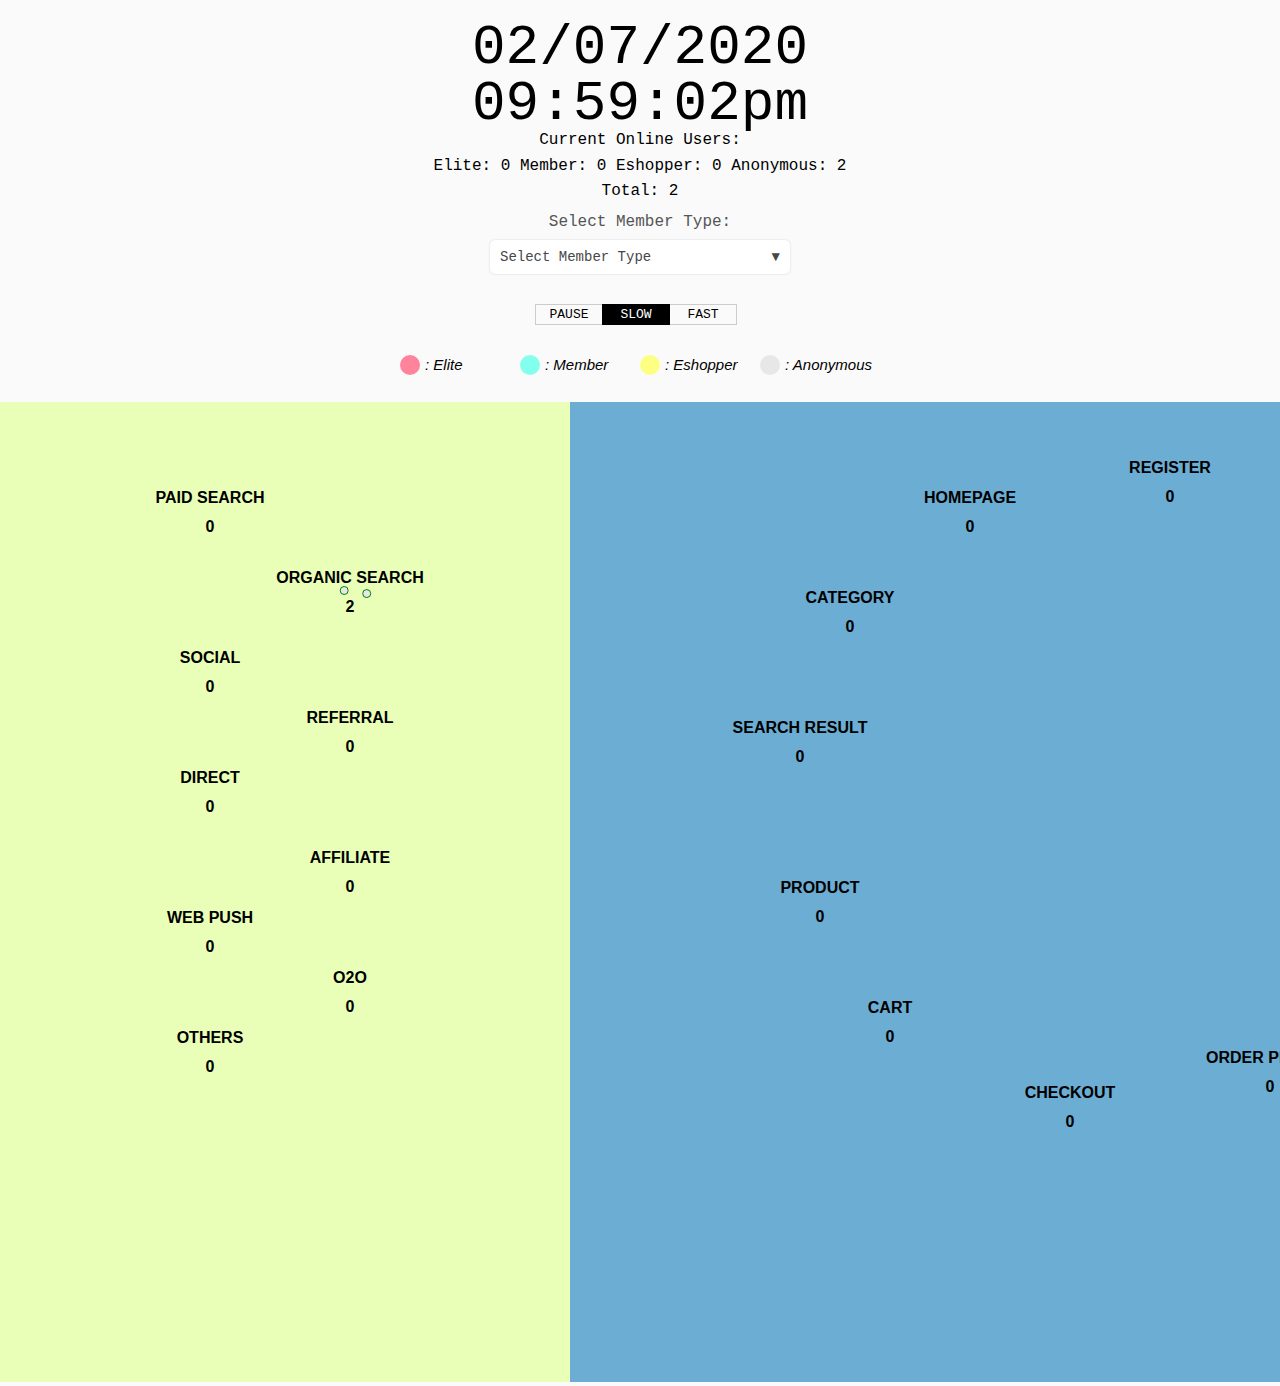
==== commit 9337cf02: "timer date" ====
--- a/index.html
+++ b/index.html
@@ -13,7 +13,7 @@
 	<div id="sidebar">
 <!--<div id="test">testint</div>-->
 
-<div id="current_date">07/02/2020</div>
+<div id="current_date">02/07/2020</div>
 <div id="current_time">time</div>
 <div align="center">Current Online Users:</div>
 <div id="current_users" align="center">Elite: <span id = "elite">0</span> Member: <span id = "member">0</span> Eshopper: <span id="eshopper">0</span> Anonymous: <span id="anonymous">0</span></div>
@@ -730,7 +730,7 @@
 
 //		console.log(data[0])
 //		console.log(data[0]./*tstamp*/session_start_time)
-		d3.select("#current_date").text(curr_date);
+//		d3.select("#current_date").text(curr_date);
 //		console.log("test")
 
 		
@@ -1198,7 +1198,7 @@
 
 		d_t = minutesToTime(curr_minute);
 	
-		d3.select("#current_date").text(d_t[0]);
+//		d3.select("#current_date").text(d_t[0]);
 
         d3.select("#current_time").text(" " + d_t[1] + ":" + d_t[2] + ":" + d_t[3] + d_t[4]);
 		
@@ -1443,14 +1443,14 @@
 					date_update = 1
 					var date = d3.select("#current_date").text();
 					date = date.split('/');
-					var day = parseInt(date[0], 10);
+					var month = date[0];
 					var year = date[2];
-					var month = date[1];
+					var day = parseInt(date[1], 10);
 					day += 1;
 					if (day < 10){
 						day = "0" + day;
 					}
-					var new_date = day + '/' + month + '/' + year;
+					var new_date = month + '/' + day + '/' + year;
 	//				console.log(new_date);
 					d3.select("#current_date").text(new_date);
 					
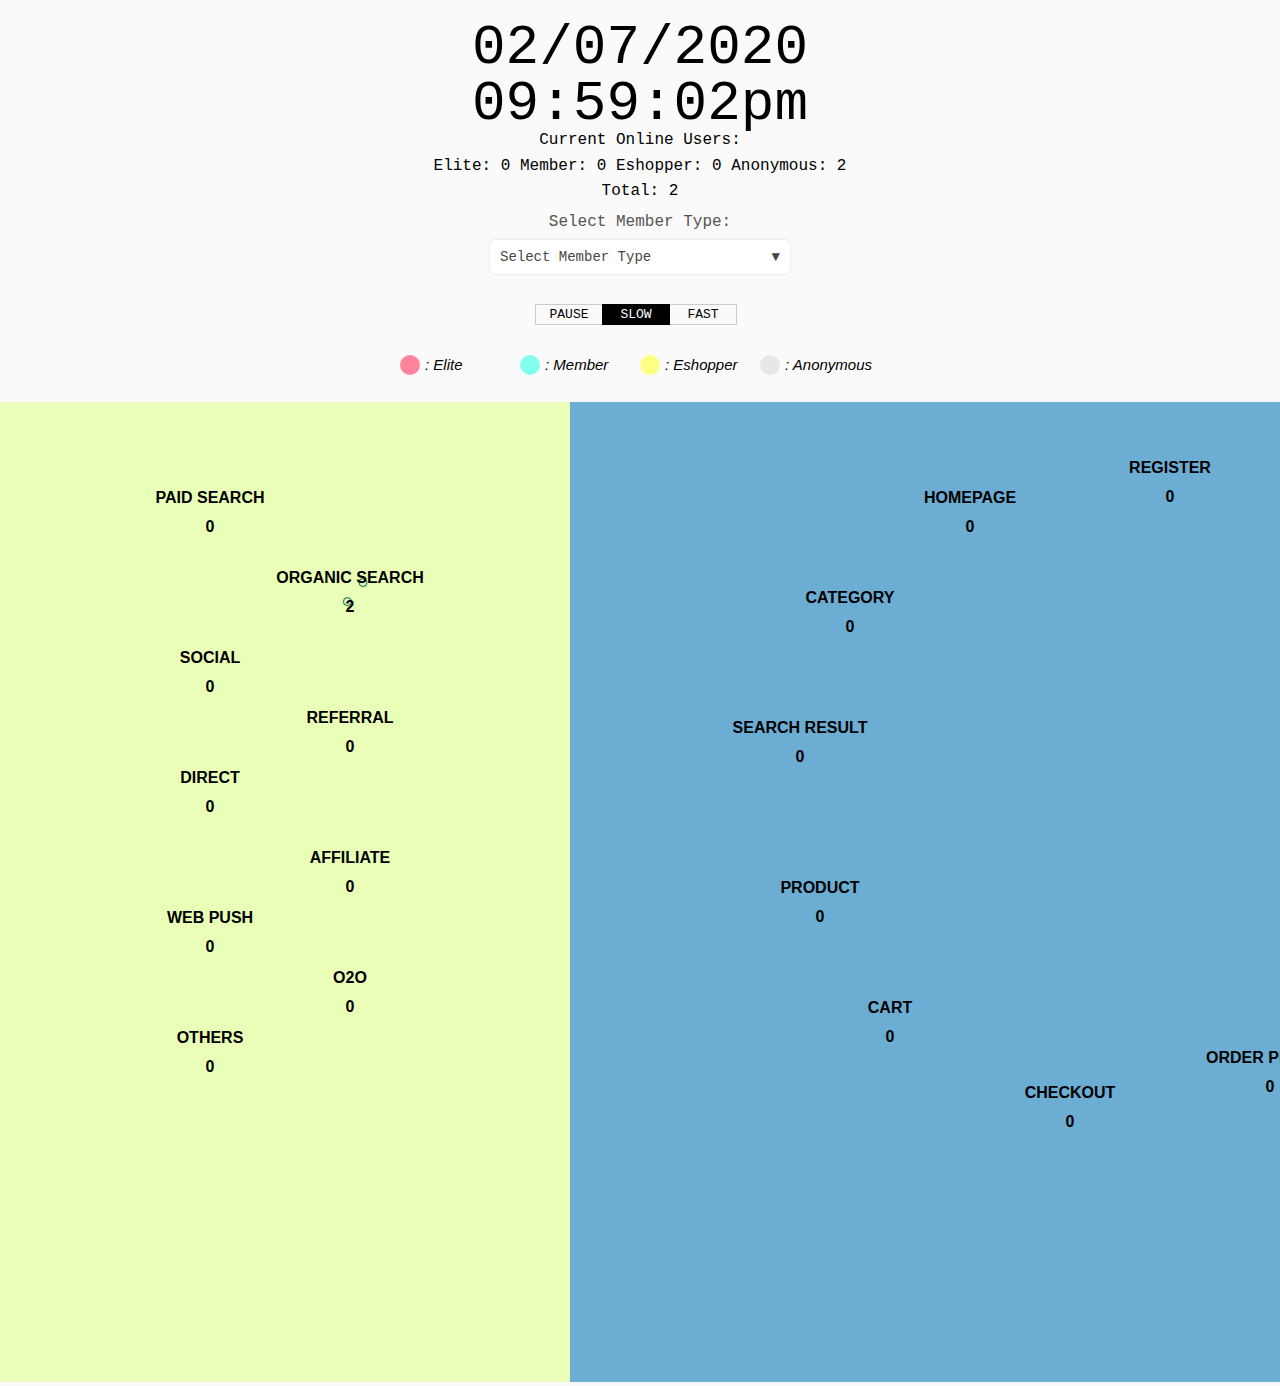
==== commit 75ebb540: "Update index.html" ====
--- a/index.html
+++ b/index.html
@@ -116,7 +116,7 @@
 var speeds = { "slow": 1200, "medium": 400, "fast": 50 };
 var simtimer;
 
-var day_update = 0;
+var date_update = 0;
 var curr_date;
 
 var margin = {top: 70, right: 60, bottom: 70, left: 10};
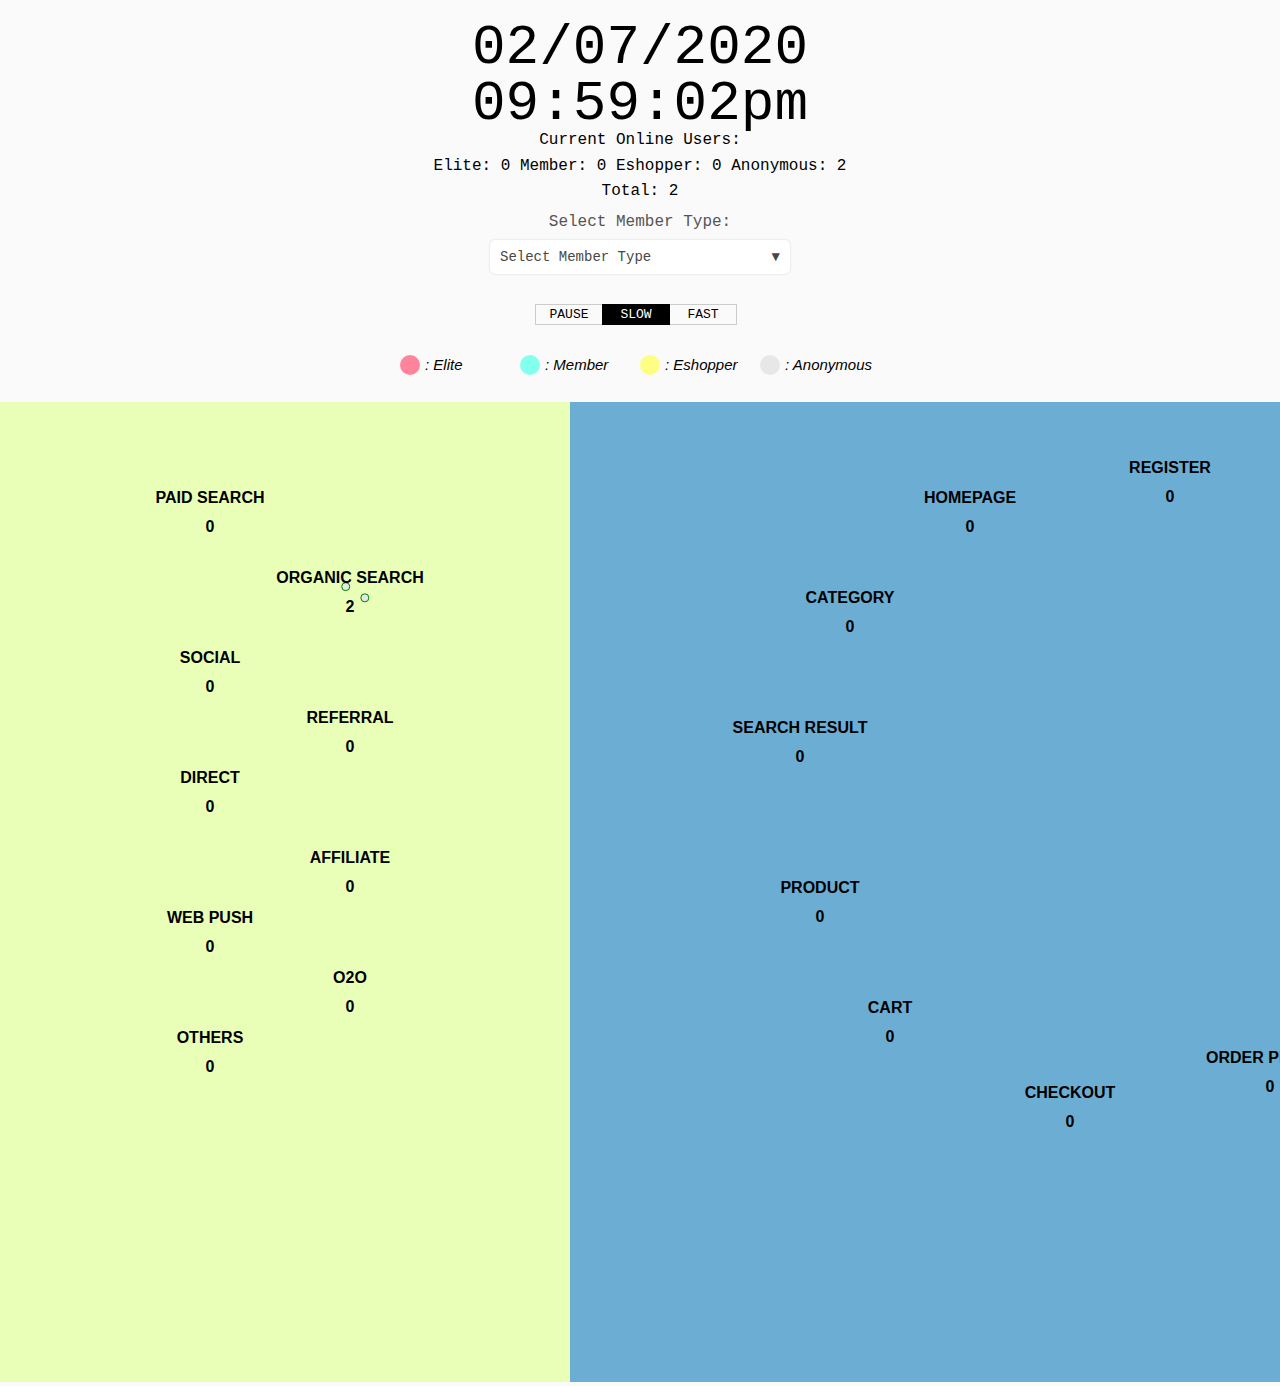
==== commit af9d787b: "Update index.html" ====
--- a/index.html
+++ b/index.html
@@ -1466,6 +1466,8 @@
 
 	else
 		hh = hh/24;
+		
+	ampm = "am";
 
 	}
 	else if (hh > 12) {
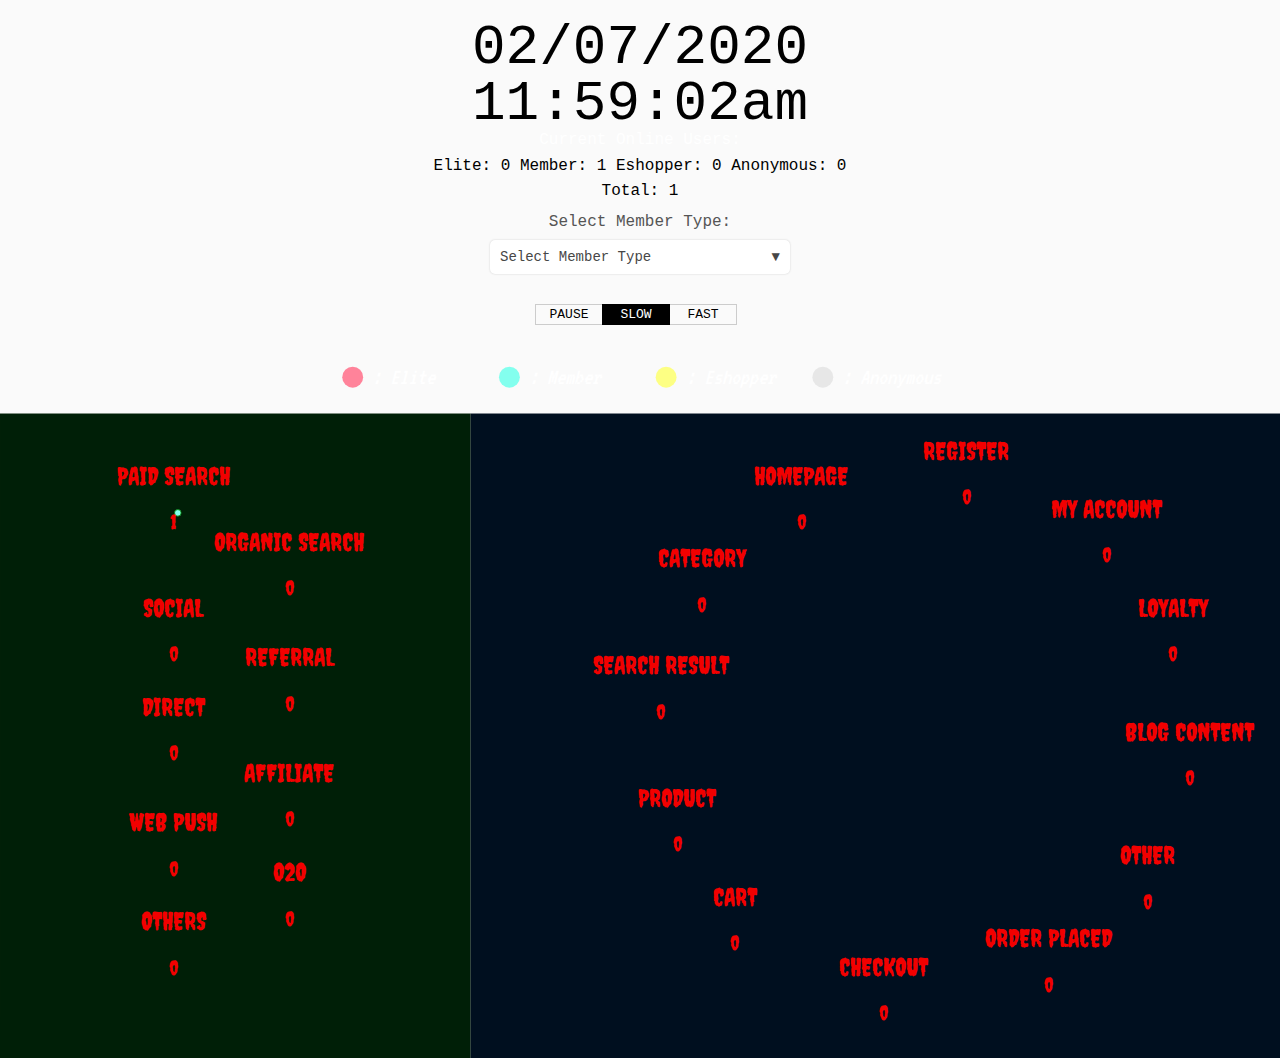
==== commit 7ff6a2f8: "stroke color after filtering, filter reset" ====
--- a/index.html
+++ b/index.html
@@ -9,30 +9,31 @@
 
 <div id="main-wrapper">
 
-	
+
 	<div id="sidebar">
 <!--<div id="test">testint</div>-->
 
 <div id="current_date">02/07/2020</div>
 <div id="current_time">time</div>
-<div align="center">Current Online Users:</div>
+<div align="center" style="color:white">Current Online Users:</div>
 <div id="current_users" align="center">Elite: <span id = "elite">0</span> Member: <span id = "member">0</span> Eshopper: <span id="eshopper">0</span> Anonymous: <span id="anonymous">0</span></div>
 <div id="current_total_users" align="center">Total: 0</div>
 <div class="container">
     <span class="choose">Select Member Type: </span>
-  
+
     <div class="dropdown">
         <div class="select">
           <span id = "selected">Select Member Type </span><span id="right_arrow">▼</span>
-       
+
         </div>
         <input type="hidden" name="gender" id="list_input">
         <ul class="dropdown-menu" id="list">
 		 <li id="all">All</li>
  <!--         <li id="p_personal_care">p_Personal Care</li>
-          <li id="p_skincare">p_Skincare</li>	-->
-		  <li id="p_cosmetics">p_Cosmetics</li>
-<!--		  <li id="p_body_hair_care">p_Boday Hair Care</li>
+          <li id="p_skincare">p_Skincare</li>	
+		  <li id="p_cosmetics">p_Cosmetics</li>-->
+		<li id="p_health_care">p_Health Care</li>
+<!--		  <li id="p_body_hair_care">p_Body Hair Care</li>
 		  <li id="p_sport">p_Sport</li>
 		  <li id="p_men">p_Men</li>
 		  <li id="p_other">p_Other</li>
@@ -40,9 +41,10 @@
 		  <li id="p_watsons_brand">p_Watsons Brand</li>
 		  <li id="p_bulk_buy">p_Bulk Buy</li>
 		  <li id="b_personal_care">b_Personal Care</li>
-          <li id="b_skincare">b_Skincare</li>	-->
-		  <li id="b_cosmetics">b_Cosmetics</li>
-<!--		  <li id="b_body_hair_care">b_Boday Hair Care</li>
+          <li id="b_skincare">b_Skincare</li>	
+		  <li id="b_cosmetics">b_Cosmetics</li>-->
+			<li id="b_health_care">b_Health Care</li>
+<!--		  <li id="b_body_hair_care">b_Body Hair Care</li>
 		  <li id="b_sport">b_Sport</li>
 		  <li id="b_men">b_Men</li>
 		  <li id="b_other">b_Other</li>
@@ -50,7 +52,7 @@
 		  <li id="b_watsons_brand">b_Watsons Brand</li>
 		  <li id="b_bulk_buy">b_Bulk Buy</li>		-->
         </ul>
-	
+
       </div>
 
   <span class="msg"></span>
@@ -66,16 +68,20 @@
 </div>
 <div id="note" style="text-align:center;"></div>
 </div>
-	
-	
-    <div id="chart"></div>
+
+
+<!--    <div id="chart"></div> -->
+<svg id="chart" width="100%" height="100%"
+  viewBox="0 0 1550 800"
+  preserveAspectRatio="xMidYMid meet">
+</svg>
 
 
 </div><!-- @end #main-wrapper -->
 
 <script src="https://ajax.googleapis.com/ajax/libs/jquery/1.7.1/jquery.min.js" type="text/javascript"></script>
 <script src="js/d3-3-5-5.min.js"></script>
-
+<link href="https://fonts.googleapis.com/css2?family=Poiret+One&family=Press+Start+2P&family=Special+Elite&family=VT323&family=Creepster&display=swap" rel="stylesheet">
 
 <script>
 
@@ -85,11 +91,14 @@
         $(this).attr('tabindex', 1).focus();
         $(this).toggleClass('active');
         $(this).find('.dropdown-menu').slideToggle(300);
-		$(this).find('.dropdown-menu').css({overflow: 'auto'});
+//		$(this).find('.dropdown-menu').css({overflow: 'auto'});
+//		$(this).find('.dropdown-menu').css({'margin-left': '-1px'});
+	//	$(this).find('.select').css({'border-radius': '4px 4px 0 0'});
     });
     $('.dropdown').focusout(function () {
         $(this).removeClass('active');
         $(this).find('.dropdown-menu').slideUp(300);
+	//	$(this).find('.select').css({'border-radius': '4px 4px 4px 4px'});
     });
     $('.dropdown .dropdown-menu li').click(function () {
         $(this).parents('.dropdown').find('#selected').text($(this).text());
@@ -104,8 +113,8 @@
       msg = '<span class="msg">Channel Selected: ';
   $('.msg').html(msg + input + '</span>');
   console.log(document.getElementById("list_input").value)
- 
-}); 
+
+});
 
 
 
@@ -116,8 +125,9 @@
 var speeds = { "slow": 1200, "medium": 400, "fast": 50 };
 var simtimer;
 
-var date_update = 0;
 var curr_date;
+
+var  date_update = 0;
 
 var margin = {top: 70, right: 60, bottom: 70, left: 10};
 margin.left = margin.right = width < 500 ? 30 : 70;
@@ -131,20 +141,22 @@
 var x = d3.scale.linear()
     .domain([1, 3])
     .range([0, width]);
-	
+
 var y = d3.scale.linear()
     .domain([1, 4])
     .range([0, height]);
-	
+
 var	sched_objs = {},
 // var sched_objs = [],
 //	curr_minute = 0;
-	curr_minute = 79200 - 60;
+//	curr_minute = 79200 - 60; // 10pm - 1min
+//	curr_minute = 82800 - 60; // 11pm - 1min
+curr_minute = 43200 - 60;
 
 //const svg = d3.select("#chart").append("svg")
 //    .attr("width", width + margin.left + margin.right)
 const svg = d3.select("#chart").append("svg")
-	.attr("width", 1700)		
+	.attr("width", 1700)
     .attr("height", height + margin.top + margin.bottom)
     .append("g")
     .attr("transform", "translate(" + margin.left + "," + margin.top + ")");
@@ -157,25 +169,31 @@
 						.attr("y", -50)
 						.attr("width", 1000)
 						.attr("height", height + margin.top + margin.bottom)
-						.style("fill", "#E9FFB7")
-						
+						.style("fill", "#001f07")
+//						.style("fill", "#ebebeb")
+//						.style("fill", "#E9FFB7")
+
 const background_right = svg.append("rect")
 						.attr("x", 500)
 						.attr("y", -50)
 						.attr("width", "100%")
 						.attr("height", height + margin.top + margin.bottom)
-						.style("fill", "#6CADD3")																
+						.style("fill", "#000f1f")
+//						.style("fill", "#FFFFFF")
+//						.style("fill", "#6CADD3")
 
 // Circle background
 /*
-svg.append("circle").attr("cx",1050).attr("cy",350).attr("r",320)
-  .style("fill", "#69b3a2");						
+svg.append("circle").attr("cx",1050).attr("cy",360).attr("r",320)
+  .style("fill", "#69b3a2");
 */
 // Legends
 
 const legned_svg = d3.select("#note").append("svg")
-	.attr("width", 1000)		
-    .attr("height", 50)
+	.attr("width", "100%")
+    .attr("height", "100%")
+	.attr("viewBox","0 0 980 50")
+	.attr( "preserveAspectRatio", "xMidYMid meet")
     .append("g")
     .attr("transform", "translate(" + margin.left + "," + margin.top + ")");
 
@@ -183,92 +201,102 @@
 // svg.append("circle")
 	.attr("cx", 200)
 	.attr("cy", -30)
-	.attr("r", 10)
+	.attr("r", 8)
 	.attr("fill", "#FF839A");
-	
+
 		legned_svg.append("text")
 //	svg.append("text")
 		.attr("x", 215)
 		.attr("y", -25)
 		.text(": Elite")
-		.attr("font-family", "sans-serif")
-		.attr("font-size", "15px");
-	legned_svg.append("circle")	
+		.style("font-family", "'VT323', monospace")
+			.style("fill", "White")
+		.attr("font-size", "18px");
+//		.attr("font-family", "sans-serif")
+//		.attr("font-size", "12px");
+	legned_svg.append("circle")
 // svg.append("circle")
 	.attr("cx", 320)
 	.attr("cy", -30)
-	.attr("r", 10)
+	.attr("r", 8)
 	.attr("fill", "#83FFEE");
-	
+
 	legned_svg.append("text")
 //	svg.append("text")
 		.attr("x", 335)
 		.attr("y", -25)
 		.text(": Member")
-		.attr("font-family", "sans-serif")
-		.attr("font-size", "15px");
-		
-	legned_svg.append("circle")	
+		.style("font-family", "'VT323', monospace")
+			.style("fill", "White")
+		.attr("font-size", "18px");
+//		.attr("font-family", "sans-serif")
+//		.attr("font-size", "12px");
+
+	legned_svg.append("circle")
 //svg.append("circle")
 	.attr("cx", 440)
 	.attr("cy", -30)
-	.attr("r", 10)
+	.attr("r", 8)
 	.attr("fill", "#FDFF83");
-	
-	legned_svg.append("text")	
+
+	legned_svg.append("text")
 //	svg.append("text")
 		.attr("x", 455)
 		.attr("y", -25)
 		.text(": Eshopper")
-		.attr("font-family", "sans-serif")
-		.attr("font-size", "15px");
-		
-legned_svg.append("circle")		
+		.style("font-family", "'VT323', monospace")
+			.style("fill", "White")
+		.attr("font-size", "18px");
+//		.attr("font-family", "sans-serif")
+//		.attr("font-size", "12px");
+
+legned_svg.append("circle")
 //svg.append("circle")
 	.attr("cx", 560)
 	.attr("cy", -30)
-	.attr("r", 10)
+	.attr("r", 8)
 	.attr("fill", "#E7E7E7");
-	
-	legned_svg.append("text")	
+
+	legned_svg.append("text")
 //	svg.append("text")
 		.attr("x", 575)
 		.attr("y", -25)
 		.text(": Anonymous")
-		.attr("font-family", "sans-serif")
-		.attr("font-size", "15px");
-
-		
-//Append circle 
+		.style("font-family", "'VT323', monospace")
+			.style("fill", "White")
+		.attr("font-size", "18px");
+
+
+//Append circle
 
 
 
 const groups = {
 
-	"Paid Search": { x: 140, y: 60, cnt: 0, fullname: "Paid Search"},
-	"Organic Search": { x: 280, y: 140, cnt: 0 , fullname: "Organic Search"},
-	"Social": { x: 140, y: 220, cnt: 0, fullname: "Social"},
-	"Referral": { x: 280, y: 280, cnt: 0, fullname: "Referral"},
-	"Direct": { x: 140, y: 340, cnt: 0 , fullname: "Direct"},
-	"Affiliate": { x: 280, y: 420, cnt: 0, fullname: "Affiliate"},
-	"Web Push": { x: 140, y: 480, cnt: 0, fullname: "Web Push"},
-	"O2O": { x: 280, y: 540, cnt: 0, fullname: "O2O"},
-	"Others": { x: 140, y: 600, cnt: 0, fullname: "Others"},
-	
-	"Homepage": { x: 900, y: 60, cnt: 0, fullname: "Homepage" },
-	"Product": { x: 750, y: 450, cnt: 0, fullname: "Product" },
-	"Other": { x: 1320, y: 520, cnt: 0, fullname: "Other" },
-	"Category": { x: 780, y: 160, cnt: 0, fullname: "Category" },
-	"BlogContent": { x: 1370, y: 370, cnt: 0, fullname: "Blog Content" },
-	"Cart": { x: 820, y: 570, cnt: 0, fullname: "Cart" },
-	"Checkout": {  x: 1000, y: 655, cnt: 0, fullname: "Checkout" },
-	"Loyalty": { x: 1350, y: 220, cnt: 0, fullname: "Loyalty" },
-	"MyAccount": { x: 1270, y: 100, cnt: 0, fullname: "My Account" },
-	"Register": { x: 1100, y: 30, cnt: 0, fullname: "Register" },
-	"SearchResult": { x: 730, y: 290, cnt: 0, fullname: "Search Result" },
+	"Paid Search": { x: 140, y: 70, cnt: 0, fullname: "Paid Search"},
+	"Organic Search": { x: 280, y: 150, cnt: 0 , fullname: "Organic Search"},
+	"Social": { x: 140, y: 230, cnt: 0, fullname: "Social"},
+	"Referral": { x: 280, y: 290, cnt: 0, fullname: "Referral"},
+	"Direct": { x: 140, y: 350, cnt: 0 , fullname: "Direct"},
+	"Affiliate": { x: 280, y: 430, cnt: 0, fullname: "Affiliate"},
+	"Web Push": { x: 140, y: 490, cnt: 0, fullname: "Web Push"},
+	"O2O": { x: 280, y: 550, cnt: 0, fullname: "O2O"},
+	"Others": { x: 140, y: 610, cnt: 0, fullname: "Others"},
+
+	"Homepage": { x: 900, y: 70, cnt: 0, fullname: "Homepage" },
+	"Product": { x: 750, y: 460, cnt: 0, fullname: "Product" },
+	"Other": { x: 1320, y: 530, cnt: 0, fullname: "Other" },
+	"Category": { x: 780, y: 170, cnt: 0, fullname: "Category" },
+	"BlogContent": { x: 1370, y: 380, cnt: 0, fullname: "Blog Content" },
+	"Cart": { x: 820, y: 580, cnt: 0, fullname: "Cart" },
+	"Checkout": {  x: 1000, y: 665, cnt: 0, fullname: "Checkout" },
+	"Loyalty": { x: 1350, y: 230, cnt: 0, fullname: "Loyalty" },
+	"MyAccount": { x: 1270, y: 110, cnt: 0, fullname: "My Account" },
+	"Register": { x: 1100, y: 40, cnt: 0, fullname: "Register" },
+	"SearchResult": { x: 730, y: 300, cnt: 0, fullname: "Search Result" },
 	"Left" : { x: 850, y: 20000, cnt: 0, fullname: "Left" },
-	"NULL" : { x: 1200, y: 620, cnt: 0, fullname: "Order Placed" }
-	
+	"NULL" : { x: 1200, y: 630, cnt: 0, fullname: "Order Placed" }
+
 };
 
 const member_tiers = {
@@ -289,16 +317,16 @@
 // Load data.
 
 
-//d3.csv("data/Page_Duration.csv", function(error, data) {	
-
-//d3.csv("data/data_channels.csv", function(error, data) {	
-d3.csv("data/Book1.csv", function(error, data) {	
-//d3.csv("data/new_test.csv", function(error, data) {	
-//d3.csv("data/test2.csv", function(error, data) {	
-//d3.csv("data/new_dataset.csv", function(error, data) {	
+//d3.csv("data/Page_Duration.csv", function(error, data) {
+d3.csv("data/data0523.csv", function(error, data) {
+//d3.csv("data/data_channels.csv", function(error, data) {
+//d3.csv("data/Book1.csv", function(error, data) {
+//d3.csv("data/new_test.csv", function(error, data) {
+//d3.csv("data/test2.csv", function(error, data) {
+//d3.csv("data/new_dataset.csv", function(error, data) {
 
 /*	data.forEach(function(d) {
-	
+
 		var activities = [];
 		console.log(d)
 		console.log(d.pagetype)
@@ -307,9 +335,9 @@
 	}); */
 	console.log(data)
 	var count = 0;
-	
-
-	
+
+
+
 	data.forEach(d => {
 //	console.log(d)
 //	count+=1;
@@ -318,9 +346,9 @@
 //		console.log(d.userid)
 //            sched_objs[d.userid+""].push({'userid': d.userid, 'act': d.pagetype, 'duration': d.page_duration, 'member_tier': d.member_tier, 'start_time': d.start_time});
 			sched_objs[d.sessionid+""].push({'userid': d.sessionid,
-											'act': d.pagetype, 
-											'duration': d.page_duration, 
-											'member_tier': d.member_tier, 
+											'act': d.pagetype,
+											'duration': d.page_duration,
+											'member_tier': d.member_tier,
 											'start_time': /*d.tstamp*/d.session_start_time,
 											'medium':d.medium,
 											'p_personal_care': d.p_personal_care,
@@ -349,9 +377,9 @@
         } else {
 //            sched_objs[d.userid+""] = [{'userid': d.userid, 'act': d.pagetype, 'duration': d.page_duration, 'member_tier': d.member_tier, 'start_time': d.start_time}];
 			sched_objs[d.sessionid+""] = [{'userid': d.sessionid,
-											'act': d.pagetype, 
-											'duration': Math.floor(d.page_duration), 
-											'member_tier': d.member_tier, 
+											'act': d.pagetype,
+											'duration': Math.floor(d.page_duration),
+											'member_tier': d.member_tier,
 											'start_time': /*d.tstamp*/d.session_start_time,
 											'medium':d.medium,
 											'p_personal_care': d.p_personal_care,
@@ -375,26 +403,26 @@
 											'b_other': d.b_other,
 											'b_derma': d.b_derma,
 											'b_watsons_brand': d.b_watsons_brand,
-											'b_bulk_buy': d.b_bulk_buy,											
+											'b_bulk_buy': d.b_bulk_buy,
 											}];
         }
     });
-	
+
 
 
 /*	var nodes = sched_objs.map(function(o,i) {
 //		console.log("test");
 		console.log(o[0].userid,o[0].start_time, o[0].duration);
-	
+
 		var act = o[0].act;
 		var init_time = o[0].start_time;
-	
+
 		var init_x = groups[act].x + Math.random();
 		var init_y = groups[act].y + Math.random();
 		var col = member_tiers[o[0].member_tier].color;
 
 	//	groups[act].cnt += 1;
-		
+
 		return {
 			userid: o[0].userid,
 			act: act,
@@ -404,35 +432,35 @@
 			color: col, //color(act),
 			moves: 0,
 			next_move_time: parseInt(o[0].duration),
-			sched: o,		
+			sched: o,
 			stroke: "black",
 			start_time: init_time
 		}
 	});*/
-	
+
 	var nodes = [];
-	
+
 	console.log(Object.keys(sched_objs).length)
 	console.log(sched_objs);
-	
+
 	for (var k in sched_objs){
 //		console.log(k)
 		d = sched_objs[k];
-		
-
-		
+
+
+
 //		console.log(d[0].userid,d[0].start_time, d[0].duration);
 //		console.log(k)
-	
+
 		var act = d[0].act;
 		var init_time = d[0].start_time;
-	
+
 
 		var col = member_tiers[d[0].member_tier].color;
-		
+
 		var temp_medium = d[0].medium;
 		var medium = "Others";
-		
+
 		if (temp_medium == 'cpc')
 		{
 			medium = 'Paid Search';
@@ -465,11 +493,11 @@
 		{
 			medium = "O2O";
 		}
-		
+
 		d.unshift({'userid': d[0].userid,
-			'act': medium, 
-			'duration': 60, 
-			'member_tier': d[0].member_tier, 
+			'act': medium,
+			'duration': 60,
+			'member_tier': d[0].member_tier,
 			'start_time': /*d.tstamp*/init_time,
 			'medium':medium,
 			'p_personal_care': d[0].p_personal_care,
@@ -494,27 +522,28 @@
 			'b_derma': d[0].b_derma,
 			'b_watsons_brand': d[0].b_watsons_brand,
 			'b_bulk_buy': d[0].b_bulk_buy,	})
-	
+
 	//	groups[act].cnt += 1;
 /*
 		var init_x = groups[act].x + Math.random();
 		var init_y = groups[act].y + Math.random();
-*/	
+*/
 		var init_x = groups[medium].x + Math.random();
 		var init_y = groups[medium].y + Math.random();
-		
+
 		console.log(d[0])
-		
+
 		nodes.push({
 			userid: d[0].userid,
 			act: medium,
-			radius: maxRadius,
+//			radius: maxRadius,
+			radius: 4,
 			x: init_x,
 			y: init_y,
 			color: col, //color(act),
 			moves: 0,
 			next_move_time: parseInt(d[0].duration) + curr_minute,
-			sched: d,		
+			sched: d,
 			stroke: "blue",
 			start_time: init_time,
 			leave: 0,
@@ -544,14 +573,14 @@
 			b_watsons_brand: d[0].b_watsons_brand,
 			b_bulk_buy: d[0].b_bulk_buy,
 		})
-	
+
 	}
-	
+
 	console.log(nodes)
-	
+
 	var curr_nodes = [];
 
-	
+
 //	console.log(data)
 	nodes.forEach(d => {
 //		console.log(d.sched[0].start_time)
@@ -566,9 +595,9 @@
 				try{d.act = d.sched[1].act;}
 				catch(err){}
 			}
-*/			
+*/
 //			console.log(d)
-				
+
 //				console.log(d);
 			if (d.color != "transparent")
 			{
@@ -580,7 +609,7 @@
 			curr_nodes.push(d);
 //			console.log(d.medium)
 //			nodes.pop(d);
-        } 
+        }
 
     });
 	console.log(nodes);
@@ -591,8 +620,8 @@
 		groups[d.act].cnt += 1;
 	}
 	);*/
-	
-	
+
+
 	//curr_nodes = nodes.filter(d => d.sched[0].start_time == data[0].start_time);
 //	console.log(nodes.length)
 //	curr_nodes = nodes
@@ -611,7 +640,7 @@
         .text(d => groups[d].fullname);*/
 
 
-	
+
 	var force = d3.layout.force()
 		.nodes(curr_nodes)
 		// .links([])
@@ -622,7 +651,7 @@
 		.on("tick", tick)
 		.start();
 /*
-	var circle = svg.append("g")		
+	var circle = svg.append("g")
 				.attr("id", "circle_node")
 				.selectAll(".node")
 //	var circle = svg.selectAll(".node")
@@ -632,10 +661,10 @@
 
 		.style("fill", function(d) { return d.color; })
 		.style("stroke", function(d) { return d.stroke; });
-	//	 .call(force.drag); 
+	//	 .call(force.drag);
 */
 
-		var circle = layer1		
+		var circle = layer1
 				.attr("id", "circle_node")
 				.selectAll(".node")
 //	var circle = svg.selectAll(".node")
@@ -645,8 +674,8 @@
 
 		.style("fill", function(d) { return d.color; })
 		.style("stroke", function(d) { return d.stroke; });
-	//	 .call(force.drag); 
-/*					
+	//	 .call(force.drag);
+/*
 		var actlabel = svg.append("g").selectAll('.actlabel')
 //		var actlabel = svg.selectAll('.actlabel')
       .data(d3.keys(groups))
@@ -657,20 +686,23 @@
 //		var actlabel = svg.selectAll('.actlabel')
       .data(d3.keys(groups))
 	        .enter().append("g")
-          .attr("class", "actlabel")	
-
-
-		  
+          .attr("class", "actlabel")
+
+
+
 		  actlabel.append("text")
 		  .attr("class", "actlabel")
           .attr("text-anchor", "middle")
 		  .attr("x", d => groups[d].x)
           .attr("y", d => groups[d].y+20)
 		  	.attr("dy", "-1.8em")
-			.style("fill", "Black")
-			.style("font-weight", "bold")
+			.style("fill", "#f20000")
+//			.style("fill", "#B11F00")
+			.style("font-weight", 50)
+			.style("font-family", "'Creepster', cursive")
+		.attr("font-size", "30px")
           .text(d => groups[d].fullname);
-/*	
+/*
 	// Count labels
 	var cntlabel = svg.append("g").selectAll('.cntlabel')
 //	var cntlabel = svg.selectAll('.cntlabel')
@@ -679,7 +711,7 @@
           .attr("class", "cntlabel")
 
 
-		  
+
 		  cntlabel.append("text")
 		  .attr("class", "cnt")
           .attr("text-anchor", "middle")
@@ -688,13 +720,13 @@
 //          .attr("y", d => groups[d].y-10)
 			.style("fill", "Black")
 			.style("font-weight", "bold")
-          .text(d => groups[d].cnt);	
-//	console.log(sched_objs)	
+          .text(d => groups[d].cnt);
+//	console.log(sched_objs)
 
 
 
 */
-	
+
 	// Count labels
 	var cntlabel = layer2.selectAll('.cntlabel')
 //	var cntlabel = svg.selectAll('.cntlabel')
@@ -703,26 +735,29 @@
           .attr("class", "cntlabel")
 
 
-		  
+
 		  cntlabel.append("text")
 		  .attr("class", "cnt")
           .attr("text-anchor", "middle")
 		  .attr("x", d => groups[d].x)
           .attr("y", d => groups[d].y+20)
 //          .attr("y", d => groups[d].y-10)
-			.style("fill", "Black")
-			.style("font-weight", "bold")
-          .text(d => groups[d].cnt);	
-		  
+			.style("fill", "#f20000")
+//			.style("fill", "#B11F00")
+//			.style("font-weight", "bold")
+			.style("font-family", "'Creepster', cursive")
+		.attr("font-size", "24px")
+          .text(d => groups[d].cnt);
+
 //		  console.log(data[0])
-		  
+
 //		  sts_time = String(data[0].session_start_time.split(" ")[0])
 //		  console.log(sts_time.split(" ")[0])
 //		  console.log(data[0].session_start_time.split(" ")[0])
 		  // Initial Date Time
 //		  	d3.select("#current_date").text(data[0].start_time.split(" ")[0]);
 
-		
+
 
 //		curr_date = data[0].tstamp.split(" ")[0];
 
@@ -730,20 +765,20 @@
 
 //		console.log(data[0])
 //		console.log(data[0]./*tstamp*/session_start_time)
-//		d3.select("#current_date").text(curr_date);
+	//	d3.select("#current_date").text(curr_date);
 //		console.log("test")
 
-		
+
 
 
 		d3.select("#elite").text(member_tiers.Elite.cnt)
 		d3.select("#member").text(member_tiers.Member.cnt)
 		d3.select("#eshopper").text(member_tiers.eshopper.cnt)
-		d3.select("#anonymous").text(member_tiers.anonymous.cnt)		
+		d3.select("#anonymous").text(member_tiers.anonymous.cnt)
 		d3.select("#current_total_users").text("Total: " + (member_tiers.Elite.cnt+member_tiers.Member.cnt+member_tiers.eshopper.cnt+member_tiers.anonymous.cnt));
 
 		org_prod_cat = "All";
-	
+
 		// Update nodes based on activity and duration
 	function timer() {
 //			d3.select("#test").text("test "+document.getElementById("list_input").value)
@@ -755,15 +790,15 @@
 		d3.range(curr_nodes.length).map(function(i) {
             // var curr_node = nodes[i],
                 // curr_moves = nodes[i].moves;
-				
-//			console.log("----------------");	
+
+//			console.log("----------------");
 //			console.log(nodes);
 		if (org_prod_cat != prod_cat_selected)
 		{
 //		console.log(org_prod_cat)
 //		console.log(prod_cat_selected)
 			filter_reset(curr_nodes[i]);
-/*			
+/*
 			if (prod_cat_selected == "p_personal_care")
 			{
 				if (curr_nodes[i].p_personal_care == "N")
@@ -772,19 +807,19 @@
 
 					}
 			}
+
+			else if (prod_cat_selected == "p_skincare")
+			{
+				if (curr_nodes[i].p_skincare == "N")
+					{
+						curr_nodes[i] = filter_bubbles (curr_nodes[i]);
+
+					}
+			}
+
+			else if (prod_cat_selected == "p_cosmetics")
 			
-			else if (prod_cat_selected == "p_skincare")
-			{
-				if (curr_nodes[i].p_skincare == "N")
-					{
-						curr_nodes[i] = filter_bubbles (curr_nodes[i]);
-
-					}
-			}
-			
-			else if (prod_cat_selected == "p_cosmetics")
-			*/
-			if (prod_cat_selected == "p_cosmetics")
+			if (prod_cat_selected == "p_cosmetics") 
 			{
 				if (curr_nodes[i].p_cosmetics == "N")
 					{
@@ -792,7 +827,16 @@
 
 					}
 			}
-/*			
+*/			
+						if (prod_cat_selected == "p_health_care")
+			{
+				if (curr_nodes[i].p_health_care == "N")
+					{
+						curr_nodes[i] = filter_bubbles (curr_nodes[i]);
+
+					}
+			}
+/*
 			else if (prod_cat_selected == "p_body_hair_care")
 			{
 				if (curr_nodes[i].p_body_hair_care == "N")
@@ -801,7 +845,7 @@
 
 					}
 			}
-			
+
 			else if (prod_cat_selected == "p_sport")
 			{
 				if (curr_nodes[i].p_sport == "N")
@@ -809,8 +853,8 @@
 						curr_nodes[i] = filter_bubbles (curr_nodes[i]);
 
 					}
-			}			
-			
+			}
+
 			else if (prod_cat_selected == "p_men")
 			{
 				if (curr_nodes[i].p_men == "N")
@@ -818,7 +862,7 @@
 						curr_nodes[i] = filter_bubbles (curr_nodes[i]);
 
 					}
-			}	
+			}
 
 			else if (prod_cat_selected == "p_other")
 			{
@@ -827,7 +871,7 @@
 						curr_nodes[i] = filter_bubbles (curr_nodes[i]);
 
 					}
-			}	
+			}
 
 			else if (prod_cat_selected == "p_derma")
 			{
@@ -836,7 +880,7 @@
 						curr_nodes[i] = filter_bubbles (curr_nodes[i]);
 
 					}
-			}	
+			}
 
 			else if (prod_cat_selected == "p_watsons_brand")
 			{
@@ -854,7 +898,7 @@
 						curr_nodes[i] = filter_bubbles (curr_nodes[i]);
 
 					}
-			}	
+			}
 
 			else if (prod_cat_selected == "b_personal_care")
 			{
@@ -863,7 +907,7 @@
 						curr_nodes[i] = filter_bubbles (curr_nodes[i]);
 
 					}
-			}	
+			}
 
 			else if (prod_cat_selected == "b_skincare")
 			{
@@ -872,8 +916,8 @@
 						curr_nodes[i] = filter_bubbles (curr_nodes[i]);
 
 					}
-			}	
-*/
+			}
+
 			else if (prod_cat_selected == "b_cosmetics")
 			{
 				if (curr_nodes[i].b_cosmetics == "N")
@@ -881,7 +925,16 @@
 						curr_nodes[i] = filter_bubbles (curr_nodes[i]);
 
 					}
-			}	
+			}
+*/			
+			else if (prod_cat_selected == "b_health_care")
+			{
+				if (curr_nodes[i].b_health_care == "N")
+					{
+						curr_nodes[i] = filter_bubbles (curr_nodes[i]);
+
+					}
+			}
 /*
 			else if (prod_cat_selected == "b_body_hair_care")
 			{
@@ -890,7 +943,7 @@
 						curr_nodes[i] = filter_bubbles (curr_nodes[i]);
 
 					}
-			}	
+			}
 
 			else if (prod_cat_selected == "b_sport")
 			{
@@ -899,7 +952,7 @@
 						curr_nodes[i] = filter_bubbles (curr_nodes[i]);
 
 					}
-			}	
+			}
 
 			else if (prod_cat_selected == "b_men")
 			{
@@ -935,7 +988,7 @@
 						curr_nodes[i] = filter_bubbles (curr_nodes[i]);
 
 					}
-			}	
+			}
 
 			else if (prod_cat_selected == "b_bulk_buy")
 			{
@@ -945,19 +998,19 @@
 
 					}
 			}
-*/			
+*/
 		}
 
 //		d3.select("#test").text("test "+document.getElementById("list_input").value)
 //		prod_cat_selected = document.getElementById("list_input").value;
-		
-		
+
+
 		nodes.forEach(d => {
-		
-
-		
-
-		
+
+
+
+
+
 //		console.log(d)
 //		console.log(d.sched[0].start_time)
 			start_h = get_currDateTime(d.sched[0].start_time)[3];
@@ -971,37 +1024,239 @@
 				start_h -= 1;
 			}
 			else {start_m -= 1}
-			
+
 //		console.log(start_h,start_m, minutesToTime(curr_minute))
 		  if (start_h == curr_h && start_m == curr_m) {
 //			console.log(start_h,curr_h)
 //			console.log(d)
 		  	if(!curr_nodes.some(e => e.userid == d.userid)) {
+
+			if (prod_cat_selected == "p_personal_care")
+			{
+				if (d.p_personal_care == "N")
+					{
+						d.color = "transparent";
+						d.stroke = "transparent";
+					}
+			}
+
+			else if (prod_cat_selected == "p_skincare")
+			{
+				if (d.p_skincare == "N")
+					{
+						d.color = "transparent";
+						d.stroke = "transparent";
+
+					}
+			}
 			
-						if (prod_cat_selected == "p_personal_care")
-			{
-				if (d.p_personal_care == 0)
-					{
-						d.color = "transparent";
-						d.stroke = "transparent";
+			else if (prod_cat_selected == "p_cosmetics")
+			{
+				if (d.p_cosmetics == "N")
+					{
+						d.color = "transparent";
+						d.stroke = "transparent";
+
 					}
 			}
 			
-			else if (prod_cat_selected == "p_skincare")
-			{
-				if (d.p_skincare == 0)
-					{
-						d.color = "transparent";
-						d.stroke = "transparent";
-
-					}
-			}
-	
+			else if (prod_cat_selected == "p_health_care")
+			{
+				if (d.p_health_care == "N")
+					{
+						d.color = "transparent";
+						d.stroke = "transparent";
+
+					}
+			}
+			
+			else if (prod_cat_selected == "p_body_hair_care")
+			{
+				if (d.p_body_hair_care == "N")
+					{
+						d.color = "transparent";
+						d.stroke = "transparent";
+
+					}
+			}
+			
+			else if (prod_cat_selected == "p_sport")
+			{
+				if (d.p_sport == "N")
+					{
+						d.color = "transparent";
+						d.stroke = "transparent";
+
+					}
+			}	
+
+			else if (prod_cat_selected == "p_men")
+			{
+				if (d.p_men == "N")
+					{
+						d.color = "transparent";
+						d.stroke = "transparent";
+
+					}
+			}		
+
+			else if (prod_cat_selected == "p_other")
+			{
+				if (d.p_other == "N")
+					{
+						d.color = "transparent";
+						d.stroke = "transparent";
+
+					}
+			}
+
+			else if (prod_cat_selected == "p_derma")
+			{
+				if (d.p_derma == "N")
+					{
+						d.color = "transparent";
+						d.stroke = "transparent";
+
+					}
+			}	
+
+			else if (prod_cat_selected == "p_watsons_brand")
+			{
+				if (d.p_watsons_brand == "N")
+					{
+						d.color = "transparent";
+						d.stroke = "transparent";
+
+					}
+			}
+
+			else if (prod_cat_selected == "p_bulk_buy")
+			{
+				if (d.p_bulk_buy == "N")
+					{
+						d.color = "transparent";
+						d.stroke = "transparent";
+
+					}
+			}		
+
+			else if (prod_cat_selected == "b_personal_care")
+			{
+				if (d.b_personal_care == "N")
+					{
+						d.color = "transparent";
+						d.stroke = "transparent";
+
+					}
+			}					
+			
+			else if (prod_cat_selected == "b_skincare")
+			{
+				if (d.b_skincare == "N")
+					{
+						d.color = "transparent";
+						d.stroke = "transparent";
+
+					}
+			}	
+			
+			else if (prod_cat_selected == "b_cosmetics")
+			{
+				if (d.b_cosmetics == "N")
+					{
+						d.color = "transparent";
+						d.stroke = "transparent";
+
+					}
+			}	
+
+			else if (prod_cat_selected == "b_health_care")
+			{
+				if (d.b_health_care == "N")
+					{
+						d.color = "transparent";
+						d.stroke = "transparent";
+
+					}
+			}	
+			
+			else if (prod_cat_selected == "b_body_hair_care")
+			{
+				if (d.b_body_hair_care == "N")
+					{
+						d.color = "transparent";
+						d.stroke = "transparent";
+
+					}
+			}
+
+			else if (prod_cat_selected == "b_sport")
+			{
+				if (d.b_sport == "N")
+					{
+						d.color = "transparent";
+						d.stroke = "transparent";
+
+					}
+			}
+
+			else if (prod_cat_selected == "b_men")
+			{
+				if (d.b_men == "N")
+					{
+						d.color = "transparent";
+						d.stroke = "transparent";
+
+					}
+			}
+			
+			else if (prod_cat_selected == "b_other")
+			{
+				if (d.b_other == "N")
+					{
+						d.color = "transparent";
+						d.stroke = "transparent";
+
+					}
+			}
+			
+			else if (prod_cat_selected == "b_derma")
+			{
+				if (d.b_derma == "N")
+					{
+						d.color = "transparent";
+						d.stroke = "transparent";
+
+					}
+			}
+			
+			else if (prod_cat_selected == "b_watsons_brand")
+			{
+				if (d.b_watsons_brand == "N")
+					{
+						d.color = "transparent";
+						d.stroke = "transparent";
+
+					}
+			}	
+
+			else if (prod_cat_selected == "b_bulk_buy")
+			{
+				if (d.b_bulk_buy == "N")
+					{
+						d.color = "transparent";
+						d.stroke = "transparent";
+
+					}
+			}				
+
+
 //				console.log(curr_nodes);
 //				console.log("new node");
 //				console.log(d);
 //				console.log(curr_nodes);
 				d.exist = 1;
+				d.leave = 1;
 				d.next_move_time = curr_minute + 60;
 				curr_nodes.push(d);
 //				nodes.pop(d);
@@ -1013,15 +1268,15 @@
 					member_tiers[d.member_tier].cnt += 1;
 					d.stroke = "green";
 				}
-				
+
 //				console.log(curr_nodes);
-				
+
 //				force.nodes().push(d);
 
-			
+
 //			svg.selectAll("circle").remove();
 /*			svg.selectAll("circle").remove();
-				
+
 //			circle = svg.selectAll(".node")
 			circle = svg.selectAll(".node")
 					.data(curr_nodes)
@@ -1029,25 +1284,25 @@
 					.attr("r", function(d) { return d.radius; })
 					.style("fill", function(d) { return d.color; })
 					.style("stroke", function(d) { return d.stroke; });
-					
-
-									
+
+
+
 
 				force.start();*/
 
 				}
-				
-			} 
-			
-			
-			
+
+			}
+
+
+
 		});
-		
+
 
 
 			// Time to go to next activity
 			if (curr_nodes[i].next_move_time == curr_minute) {
-		
+
 				//console.log(curr_nodes[i].sched)
 				if (curr_nodes.leave != 1)
 				{
@@ -1058,22 +1313,22 @@
 					{
 						curr_nodes[i].stroke = "transparent";
 					}
-					
+
 //				console.log(curr_nodes[i].moves, curr_nodes[i].sched.length-1)
 /*				if (curr_nodes[i].moves == curr_nodes[i].sched.length-1) {
 					curr_nodes[i].moves = 0;
 				} else {
 					curr_nodes[i].moves += 1;
 				}*/
-				
+
 				curr_nodes[i].moves += 1;
-				
+
 //				console.log(curr_nodes[i].moves)
-			
+
 				// Subtract from current activity count
                 // act_counts[curr_node.act] -= 1;
                 //groups[curr_nodes[i].act].cnt -= 1;
-				
+
 			if (curr_nodes[i].leave == 1)
 				{
 					if (curr_nodes[i].color != "transparent")
@@ -1099,12 +1354,12 @@
 	*/
 				//	curr_nodes = curr_nodes.splice(i,1);
 				}
-				
+
 //				console.log(curr_nodes)
 
 			else
 			{
-			
+
 					// Move on to next activity
 				try{
 	//				console.log(curr_nodes[i].sched)
@@ -1115,7 +1370,7 @@
 	//				if (curr_nodes[i].sched[ curr_nodes[i].moves ].act != "Other")
 	//				{
 						var act = curr_nodes[i].sched[ curr_nodes[i].moves ].act
-						
+
 						if (curr_nodes[i].color != "transparent")
 						{
 							groups[curr_nodes[i].act].cnt -= 1;
@@ -1126,7 +1381,7 @@
 //							console.log(curr_nodes[i])
 							groups[curr_nodes[i].act].cnt += 1;
 						}
-						
+
 	//					console.log(curr_nodes[i].act)
 	//					curr_nodes[i].moves += 1;
 	//				}
@@ -1151,7 +1406,7 @@
 						{
 							curr_nodes[i].stroke = "red";
 						}
-						
+
 						curr_nodes[i].leave = 1;
 	//					console.log("error")
 					}
@@ -1162,27 +1417,27 @@
 			}
 
 
-									
+
 
 				force.start();
 
 		}
-			
-				
-		
-		
+
+
+
+
 );
 
 	//		curr_nodes = curr_nodes.filter(function(node) { return node.next_move_time>curr_minute});
 
 
 		for (var i =curr_nodes.length - 1; i >= 0; --i) {
-		if (curr_nodes[i].next_move_time < curr_minute) {
-			console.log(curr_nodes[i])
+		if ((curr_nodes[i].next_move_time < curr_minute) && (curr_nodes[i].act == "Left")) {
+			console.log(curr_nodes)
 			curr_nodes.splice(i,1);
 			}
 		}
-	
+
 //	console.log(groups["Left"].cnt);
 
 		force.resume();
@@ -1192,20 +1447,20 @@
         cntlabel.selectAll("text.cnt")
             .text(d => groups[d].cnt);
 
-	
+
 		// Update time
   //      var true_minute = curr_minute % 1440;
 
 		d_t = minutesToTime(curr_minute);
-	
+
 //		d3.select("#current_date").text(d_t[0]);
 
         d3.select("#current_time").text(" " + d_t[1] + ":" + d_t[2] + ":" + d_t[3] + d_t[4]);
-		
-      	
-	
+
+
+
 					circle.remove();
-				
+
 //			circle = svg.selectAll(".node")
 /*
 			circle = svg
@@ -1226,13 +1481,13 @@
 					.attr("r", function(d) { return d.radius; })
 					.style("fill", function(d) { return d.color; })
 					.style("stroke", function(d) { return d.stroke; });
-					
+
 					d3.select("#elite").text(member_tiers.Elite.cnt)
 		d3.select("#member").text(member_tiers.Member.cnt)
 		d3.select("#eshopper").text(member_tiers.eshopper.cnt)
-		d3.select("#anonymous").text( member_tiers.anonymous.cnt)	
+		d3.select("#anonymous").text( member_tiers.anonymous.cnt)
 		d3.select("#current_total_users").text("Total: " + (member_tiers.Elite.cnt+member_tiers.Member.cnt+member_tiers.eshopper.cnt+member_tiers.anonymous.cnt));
-		
+
 		if (USER_SPEED != "pause") {
 		    simtimer = setTimeout(timer, speeds[USER_SPEED]);
 		}
@@ -1240,18 +1495,18 @@
 	//	console.log(org_prod_cat, prod_cat_selected)
 	}
     // setTimeout(timer, speeds[USER_SPEED]);
-	timer();		
+	timer();
 //	console.log(curr_nodes);
 	function tick(e) {
-	
+
 //	console.log(curr_nodes);
 	  var k = 0.03 * e.alpha;
-  
+
 	  // Push nodes toward their designated focus.
 	  curr_nodes.forEach(function(o, i) {
 
 		var curr_act = o.act;
-        
+
         o.y += (groups[curr_act].y - o.y) * k;
         o.x += (groups[curr_act].x-width*.01 - o.x) * k ;
 
@@ -1263,7 +1518,7 @@
 	      .attr("cx", function(d) { return d.x+10; })
 	      .attr("cy", function(d) { return d.y; })
 		  .style("stroke", function(d) { return d.stroke; });
-		  
+
 
 	}
 
@@ -1294,7 +1549,7 @@
 	    });
 	  };
 	}
-	
+
 		// Speed toggle
 	d3.selectAll(".togglebutton")
       .on("click", function() {
@@ -1311,17 +1566,17 @@
 			d3.select(".medium").classed("current", false);
 			d3.select(".fast").classed("current", true);
         }
-		
+
         force.resume();
         clearTimeout(simtimer);
 		USER_SPEED = d3.select(this).attr("data-val");
-        
+
         if (USER_SPEED != "pause") timer();
     });
 }); // @end d3.tsv
 
 function filter_reset (node)	{
-	
+
 	if (node.exist == 1)
 	{
 	if (node.color == "transparent")
@@ -1340,6 +1595,9 @@
 	{
 		node.stroke = "green";
 	}
+	
+
+	
 	node.color = member_tiers[node.member_tier].color;
 }
 
@@ -1363,34 +1621,34 @@
 
 //		node.color = "transparent";
 //		console.log(node.color)
-	
-	
+
+
 
 	return node;
 }
 
 
 
-function get_currDateTime (d) {	
-	
+function get_currDateTime (d) {
+
 	curr_time_str = d.split(" ")[1] + ":00" ;
-	
+
 	if (curr_time_str.length != 8)
 	{
 		curr_time_str = "0" + curr_time_str;
 	}
-	
-	
+
+
 	curr_time_arr = curr_time_str.split(":");
-	
+
 	h_temp = parseInt(curr_time_arr[0]);
-	
+
 	if (h_temp > 12)
 	{
 		hh = h_temp-12;
 	}
 	else hh = h_temp
-	
+
 
 //	console.log(curr_time_arr)
 //	hh = curr_time_arr[0];
@@ -1402,17 +1660,17 @@
 	MM = parseInt(curr_date_arr[0]);
 	yyyy = parseInt(curr_date_arr[2]);
 //	console.log(curr_time_str)
-	
+
 	if (hh == "00")
 	{
 		hh = "12";
 	}
 //	console.log(hh,mm,ss)
-	
+
 	return [dd, MM, yyyy, hh, mm, ss];
 
 }
-	
+
 // Minutes to time of day. Data is minutes from 4am.
 function minutesToTime(s) {
 
@@ -1439,7 +1697,6 @@
 			if (s == 86400 && date_update == 0)
 				{
 					
-
 					date_update = 1
 					var date = d3.select("#current_date").text();
 					date = date.split('/');
@@ -1466,8 +1723,7 @@
 
 	else
 		hh = hh/24;
-		
-	ampm = "am";
+	ampm = "am"
 
 	}
 	else if (hh > 12) {
@@ -1534,4 +1790,4 @@
 }
 
 
-</script>    
+</script>
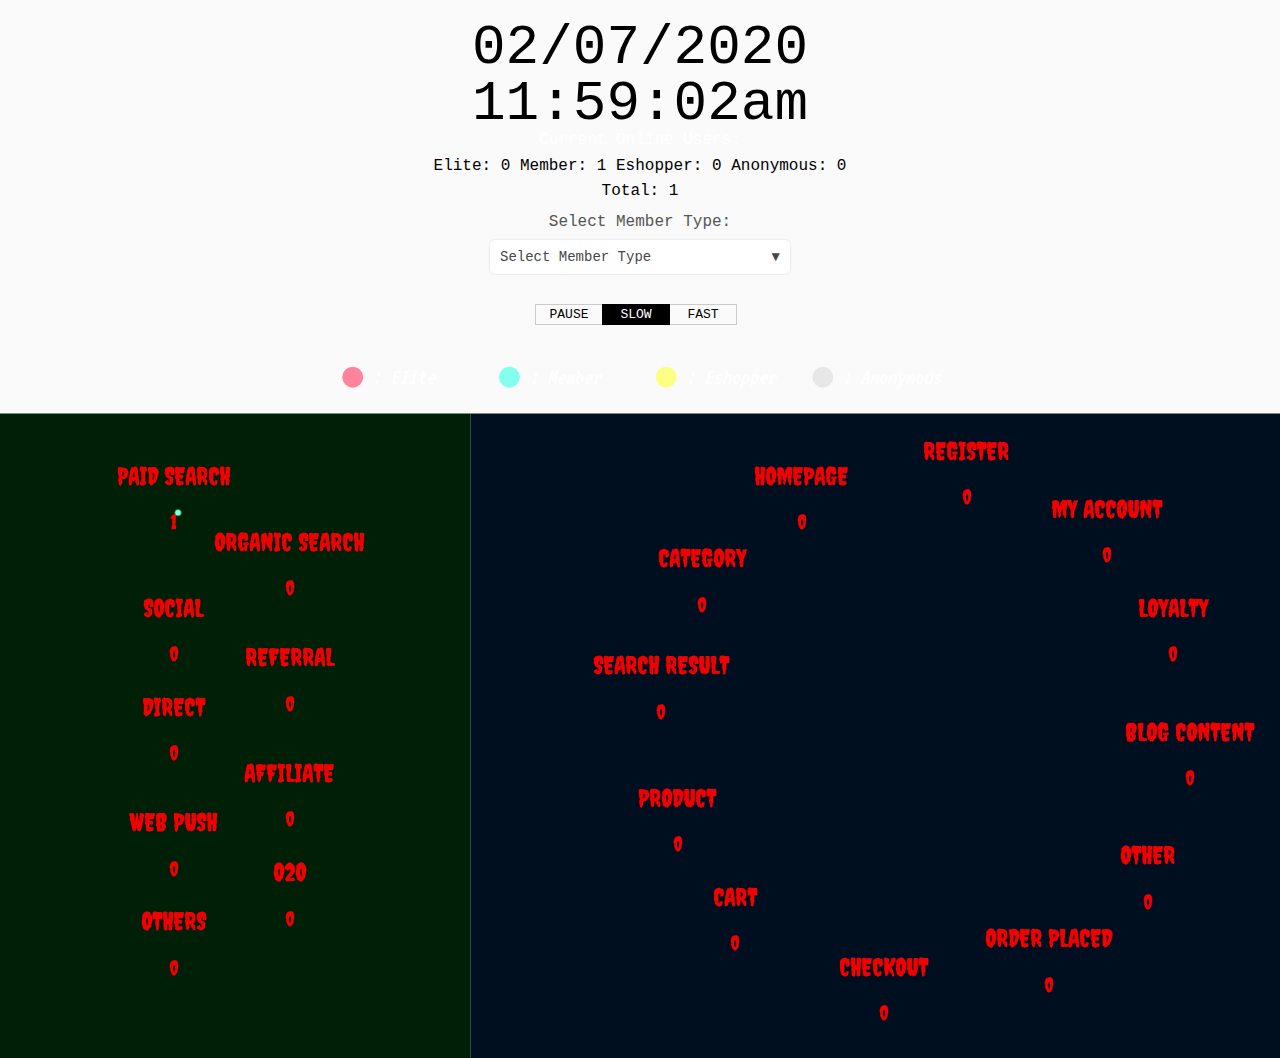
==== commit a8a54af6: "Update index.html" ====
--- a/index.html
+++ b/index.html
@@ -1304,14 +1304,15 @@
 			if (curr_nodes[i].next_move_time == curr_minute) {
 
 				//console.log(curr_nodes[i].sched)
-				if (curr_nodes.leave != 1)
+
+
+					if (! ["Paid Search", "Organic Search", "Social", "Referral", "Direct", "Affiliate", "Web Push", "O2O", "Others"].includes(curr_nodes[i].act))
+					{
+						curr_nodes[i].stroke = "transparent";
+										if (curr_nodes.leave != 1)
 				{
 					curr_nodes.leave = 0;
 				}
-
-					if (! ["Paid Search", "Organic Search", "Social", "Referral", "Direct", "Affiliate", "Web Push", "O2O", "Others"].includes(curr_nodes[i].act))
-					{
-						curr_nodes[i].stroke = "transparent";
 					}
 
 //				console.log(curr_nodes[i].moves, curr_nodes[i].sched.length-1)
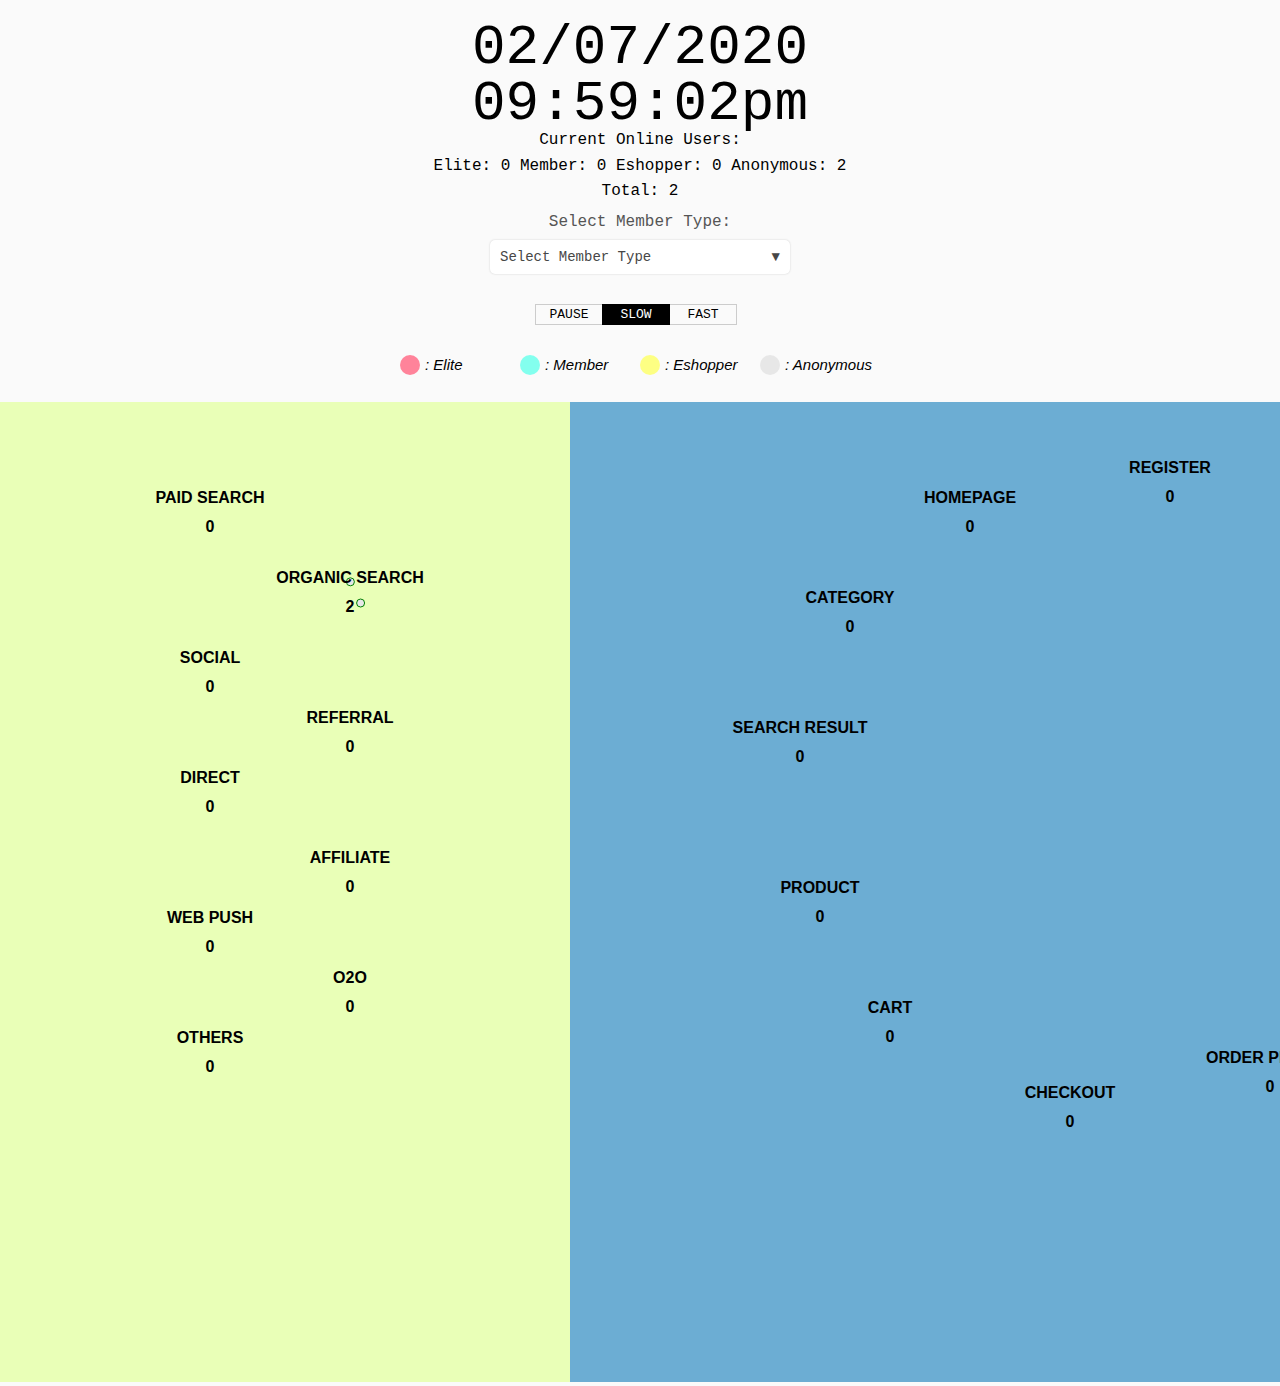
==== commit 2d4e0144: "revert" ====
--- a/index.html
+++ b/index.html
@@ -9,31 +9,30 @@
 
 <div id="main-wrapper">
 
-
+	
 	<div id="sidebar">
 <!--<div id="test">testint</div>-->
 
 <div id="current_date">02/07/2020</div>
 <div id="current_time">time</div>
-<div align="center" style="color:white">Current Online Users:</div>
+<div align="center">Current Online Users:</div>
 <div id="current_users" align="center">Elite: <span id = "elite">0</span> Member: <span id = "member">0</span> Eshopper: <span id="eshopper">0</span> Anonymous: <span id="anonymous">0</span></div>
 <div id="current_total_users" align="center">Total: 0</div>
 <div class="container">
     <span class="choose">Select Member Type: </span>
-
+  
     <div class="dropdown">
         <div class="select">
           <span id = "selected">Select Member Type </span><span id="right_arrow">▼</span>
-
+       
         </div>
         <input type="hidden" name="gender" id="list_input">
         <ul class="dropdown-menu" id="list">
 		 <li id="all">All</li>
  <!--         <li id="p_personal_care">p_Personal Care</li>
-          <li id="p_skincare">p_Skincare</li>	
-		  <li id="p_cosmetics">p_Cosmetics</li>-->
-		<li id="p_health_care">p_Health Care</li>
-<!--		  <li id="p_body_hair_care">p_Body Hair Care</li>
+          <li id="p_skincare">p_Skincare</li>	-->
+		  <li id="p_cosmetics">p_Cosmetics</li>
+<!--		  <li id="p_body_hair_care">p_Boday Hair Care</li>
 		  <li id="p_sport">p_Sport</li>
 		  <li id="p_men">p_Men</li>
 		  <li id="p_other">p_Other</li>
@@ -41,10 +40,9 @@
 		  <li id="p_watsons_brand">p_Watsons Brand</li>
 		  <li id="p_bulk_buy">p_Bulk Buy</li>
 		  <li id="b_personal_care">b_Personal Care</li>
-          <li id="b_skincare">b_Skincare</li>	
-		  <li id="b_cosmetics">b_Cosmetics</li>-->
-			<li id="b_health_care">b_Health Care</li>
-<!--		  <li id="b_body_hair_care">b_Body Hair Care</li>
+          <li id="b_skincare">b_Skincare</li>	-->
+		  <li id="b_cosmetics">b_Cosmetics</li>
+<!--		  <li id="b_body_hair_care">b_Boday Hair Care</li>
 		  <li id="b_sport">b_Sport</li>
 		  <li id="b_men">b_Men</li>
 		  <li id="b_other">b_Other</li>
@@ -52,7 +50,7 @@
 		  <li id="b_watsons_brand">b_Watsons Brand</li>
 		  <li id="b_bulk_buy">b_Bulk Buy</li>		-->
         </ul>
-
+	
       </div>
 
   <span class="msg"></span>
@@ -68,20 +66,16 @@
 </div>
 <div id="note" style="text-align:center;"></div>
 </div>
-
-
-<!--    <div id="chart"></div> -->
-<svg id="chart" width="100%" height="100%"
-  viewBox="0 0 1550 800"
-  preserveAspectRatio="xMidYMid meet">
-</svg>
+	
+	
+    <div id="chart"></div>
 
 
 </div><!-- @end #main-wrapper -->
 
 <script src="https://ajax.googleapis.com/ajax/libs/jquery/1.7.1/jquery.min.js" type="text/javascript"></script>
 <script src="js/d3-3-5-5.min.js"></script>
-<link href="https://fonts.googleapis.com/css2?family=Poiret+One&family=Press+Start+2P&family=Special+Elite&family=VT323&family=Creepster&display=swap" rel="stylesheet">
+
 
 <script>
 
@@ -91,14 +85,11 @@
         $(this).attr('tabindex', 1).focus();
         $(this).toggleClass('active');
         $(this).find('.dropdown-menu').slideToggle(300);
-//		$(this).find('.dropdown-menu').css({overflow: 'auto'});
-//		$(this).find('.dropdown-menu').css({'margin-left': '-1px'});
-	//	$(this).find('.select').css({'border-radius': '4px 4px 0 0'});
+		$(this).find('.dropdown-menu').css({overflow: 'auto'});
     });
     $('.dropdown').focusout(function () {
         $(this).removeClass('active');
         $(this).find('.dropdown-menu').slideUp(300);
-	//	$(this).find('.select').css({'border-radius': '4px 4px 4px 4px'});
     });
     $('.dropdown .dropdown-menu li').click(function () {
         $(this).parents('.dropdown').find('#selected').text($(this).text());
@@ -113,8 +104,8 @@
       msg = '<span class="msg">Channel Selected: ';
   $('.msg').html(msg + input + '</span>');
   console.log(document.getElementById("list_input").value)
-
-});
+ 
+}); 
 
 
 
@@ -125,9 +116,8 @@
 var speeds = { "slow": 1200, "medium": 400, "fast": 50 };
 var simtimer;
 
+var date_update = 0;
 var curr_date;
-
-var  date_update = 0;
 
 var margin = {top: 70, right: 60, bottom: 70, left: 10};
 margin.left = margin.right = width < 500 ? 30 : 70;
@@ -141,22 +131,20 @@
 var x = d3.scale.linear()
     .domain([1, 3])
     .range([0, width]);
-
+	
 var y = d3.scale.linear()
     .domain([1, 4])
     .range([0, height]);
-
+	
 var	sched_objs = {},
 // var sched_objs = [],
 //	curr_minute = 0;
-//	curr_minute = 79200 - 60; // 10pm - 1min
-//	curr_minute = 82800 - 60; // 11pm - 1min
-curr_minute = 43200 - 60;
+	curr_minute = 79200 - 60;
 
 //const svg = d3.select("#chart").append("svg")
 //    .attr("width", width + margin.left + margin.right)
 const svg = d3.select("#chart").append("svg")
-	.attr("width", 1700)
+	.attr("width", 1700)		
     .attr("height", height + margin.top + margin.bottom)
     .append("g")
     .attr("transform", "translate(" + margin.left + "," + margin.top + ")");
@@ -169,31 +157,25 @@
 						.attr("y", -50)
 						.attr("width", 1000)
 						.attr("height", height + margin.top + margin.bottom)
-						.style("fill", "#001f07")
-//						.style("fill", "#ebebeb")
-//						.style("fill", "#E9FFB7")
-
+						.style("fill", "#E9FFB7")
+						
 const background_right = svg.append("rect")
 						.attr("x", 500)
 						.attr("y", -50)
 						.attr("width", "100%")
 						.attr("height", height + margin.top + margin.bottom)
-						.style("fill", "#000f1f")
-//						.style("fill", "#FFFFFF")
-//						.style("fill", "#6CADD3")
+						.style("fill", "#6CADD3")																
 
 // Circle background
 /*
-svg.append("circle").attr("cx",1050).attr("cy",360).attr("r",320)
-  .style("fill", "#69b3a2");
+svg.append("circle").attr("cx",1050).attr("cy",350).attr("r",320)
+  .style("fill", "#69b3a2");						
 */
 // Legends
 
 const legned_svg = d3.select("#note").append("svg")
-	.attr("width", "100%")
-    .attr("height", "100%")
-	.attr("viewBox","0 0 980 50")
-	.attr( "preserveAspectRatio", "xMidYMid meet")
+	.attr("width", 1000)		
+    .attr("height", 50)
     .append("g")
     .attr("transform", "translate(" + margin.left + "," + margin.top + ")");
 
@@ -201,102 +183,92 @@
 // svg.append("circle")
 	.attr("cx", 200)
 	.attr("cy", -30)
-	.attr("r", 8)
+	.attr("r", 10)
 	.attr("fill", "#FF839A");
-
+	
 		legned_svg.append("text")
 //	svg.append("text")
 		.attr("x", 215)
 		.attr("y", -25)
 		.text(": Elite")
-		.style("font-family", "'VT323', monospace")
-			.style("fill", "White")
-		.attr("font-size", "18px");
-//		.attr("font-family", "sans-serif")
-//		.attr("font-size", "12px");
-	legned_svg.append("circle")
+		.attr("font-family", "sans-serif")
+		.attr("font-size", "15px");
+	legned_svg.append("circle")	
 // svg.append("circle")
 	.attr("cx", 320)
 	.attr("cy", -30)
-	.attr("r", 8)
+	.attr("r", 10)
 	.attr("fill", "#83FFEE");
-
+	
 	legned_svg.append("text")
 //	svg.append("text")
 		.attr("x", 335)
 		.attr("y", -25)
 		.text(": Member")
-		.style("font-family", "'VT323', monospace")
-			.style("fill", "White")
-		.attr("font-size", "18px");
-//		.attr("font-family", "sans-serif")
-//		.attr("font-size", "12px");
-
-	legned_svg.append("circle")
+		.attr("font-family", "sans-serif")
+		.attr("font-size", "15px");
+		
+	legned_svg.append("circle")	
 //svg.append("circle")
 	.attr("cx", 440)
 	.attr("cy", -30)
-	.attr("r", 8)
+	.attr("r", 10)
 	.attr("fill", "#FDFF83");
-
-	legned_svg.append("text")
+	
+	legned_svg.append("text")	
 //	svg.append("text")
 		.attr("x", 455)
 		.attr("y", -25)
 		.text(": Eshopper")
-		.style("font-family", "'VT323', monospace")
-			.style("fill", "White")
-		.attr("font-size", "18px");
-//		.attr("font-family", "sans-serif")
-//		.attr("font-size", "12px");
-
-legned_svg.append("circle")
+		.attr("font-family", "sans-serif")
+		.attr("font-size", "15px");
+		
+legned_svg.append("circle")		
 //svg.append("circle")
 	.attr("cx", 560)
 	.attr("cy", -30)
-	.attr("r", 8)
+	.attr("r", 10)
 	.attr("fill", "#E7E7E7");
-
-	legned_svg.append("text")
+	
+	legned_svg.append("text")	
 //	svg.append("text")
 		.attr("x", 575)
 		.attr("y", -25)
 		.text(": Anonymous")
-		.style("font-family", "'VT323', monospace")
-			.style("fill", "White")
-		.attr("font-size", "18px");
-
-
-//Append circle
+		.attr("font-family", "sans-serif")
+		.attr("font-size", "15px");
+
+		
+//Append circle 
 
 
 
 const groups = {
 
-	"Paid Search": { x: 140, y: 70, cnt: 0, fullname: "Paid Search"},
-	"Organic Search": { x: 280, y: 150, cnt: 0 , fullname: "Organic Search"},
-	"Social": { x: 140, y: 230, cnt: 0, fullname: "Social"},
-	"Referral": { x: 280, y: 290, cnt: 0, fullname: "Referral"},
-	"Direct": { x: 140, y: 350, cnt: 0 , fullname: "Direct"},
-	"Affiliate": { x: 280, y: 430, cnt: 0, fullname: "Affiliate"},
-	"Web Push": { x: 140, y: 490, cnt: 0, fullname: "Web Push"},
-	"O2O": { x: 280, y: 550, cnt: 0, fullname: "O2O"},
-	"Others": { x: 140, y: 610, cnt: 0, fullname: "Others"},
-
-	"Homepage": { x: 900, y: 70, cnt: 0, fullname: "Homepage" },
-	"Product": { x: 750, y: 460, cnt: 0, fullname: "Product" },
-	"Other": { x: 1320, y: 530, cnt: 0, fullname: "Other" },
-	"Category": { x: 780, y: 170, cnt: 0, fullname: "Category" },
-	"BlogContent": { x: 1370, y: 380, cnt: 0, fullname: "Blog Content" },
-	"Cart": { x: 820, y: 580, cnt: 0, fullname: "Cart" },
-	"Checkout": {  x: 1000, y: 665, cnt: 0, fullname: "Checkout" },
-	"Loyalty": { x: 1350, y: 230, cnt: 0, fullname: "Loyalty" },
-	"MyAccount": { x: 1270, y: 110, cnt: 0, fullname: "My Account" },
-	"Register": { x: 1100, y: 40, cnt: 0, fullname: "Register" },
-	"SearchResult": { x: 730, y: 300, cnt: 0, fullname: "Search Result" },
+	"Paid Search": { x: 140, y: 60, cnt: 0, fullname: "Paid Search"},
+	"Organic Search": { x: 280, y: 140, cnt: 0 , fullname: "Organic Search"},
+	"Social": { x: 140, y: 220, cnt: 0, fullname: "Social"},
+	"Referral": { x: 280, y: 280, cnt: 0, fullname: "Referral"},
+	"Direct": { x: 140, y: 340, cnt: 0 , fullname: "Direct"},
+	"Affiliate": { x: 280, y: 420, cnt: 0, fullname: "Affiliate"},
+	"Web Push": { x: 140, y: 480, cnt: 0, fullname: "Web Push"},
+	"O2O": { x: 280, y: 540, cnt: 0, fullname: "O2O"},
+	"Others": { x: 140, y: 600, cnt: 0, fullname: "Others"},
+	
+	"Homepage": { x: 900, y: 60, cnt: 0, fullname: "Homepage" },
+	"Product": { x: 750, y: 450, cnt: 0, fullname: "Product" },
+	"Other": { x: 1320, y: 520, cnt: 0, fullname: "Other" },
+	"Category": { x: 780, y: 160, cnt: 0, fullname: "Category" },
+	"BlogContent": { x: 1370, y: 370, cnt: 0, fullname: "Blog Content" },
+	"Cart": { x: 820, y: 570, cnt: 0, fullname: "Cart" },
+	"Checkout": {  x: 1000, y: 655, cnt: 0, fullname: "Checkout" },
+	"Loyalty": { x: 1350, y: 220, cnt: 0, fullname: "Loyalty" },
+	"MyAccount": { x: 1270, y: 100, cnt: 0, fullname: "My Account" },
+	"Register": { x: 1100, y: 30, cnt: 0, fullname: "Register" },
+	"SearchResult": { x: 730, y: 290, cnt: 0, fullname: "Search Result" },
 	"Left" : { x: 850, y: 20000, cnt: 0, fullname: "Left" },
-	"NULL" : { x: 1200, y: 630, cnt: 0, fullname: "Order Placed" }
-
+	"NULL" : { x: 1200, y: 620, cnt: 0, fullname: "Order Placed" }
+	
 };
 
 const member_tiers = {
@@ -317,16 +289,16 @@
 // Load data.
 
 
-//d3.csv("data/Page_Duration.csv", function(error, data) {
-d3.csv("data/data0523.csv", function(error, data) {
-//d3.csv("data/data_channels.csv", function(error, data) {
-//d3.csv("data/Book1.csv", function(error, data) {
-//d3.csv("data/new_test.csv", function(error, data) {
-//d3.csv("data/test2.csv", function(error, data) {
-//d3.csv("data/new_dataset.csv", function(error, data) {
+//d3.csv("data/Page_Duration.csv", function(error, data) {	
+
+//d3.csv("data/data_channels.csv", function(error, data) {	
+d3.csv("data/Book1.csv", function(error, data) {	
+//d3.csv("data/new_test.csv", function(error, data) {	
+//d3.csv("data/test2.csv", function(error, data) {	
+//d3.csv("data/new_dataset.csv", function(error, data) {	
 
 /*	data.forEach(function(d) {
-
+	
 		var activities = [];
 		console.log(d)
 		console.log(d.pagetype)
@@ -335,9 +307,9 @@
 	}); */
 	console.log(data)
 	var count = 0;
-
-
-
+	
+
+	
 	data.forEach(d => {
 //	console.log(d)
 //	count+=1;
@@ -346,9 +318,9 @@
 //		console.log(d.userid)
 //            sched_objs[d.userid+""].push({'userid': d.userid, 'act': d.pagetype, 'duration': d.page_duration, 'member_tier': d.member_tier, 'start_time': d.start_time});
 			sched_objs[d.sessionid+""].push({'userid': d.sessionid,
-											'act': d.pagetype,
-											'duration': d.page_duration,
-											'member_tier': d.member_tier,
+											'act': d.pagetype, 
+											'duration': d.page_duration, 
+											'member_tier': d.member_tier, 
 											'start_time': /*d.tstamp*/d.session_start_time,
 											'medium':d.medium,
 											'p_personal_care': d.p_personal_care,
@@ -377,9 +349,9 @@
         } else {
 //            sched_objs[d.userid+""] = [{'userid': d.userid, 'act': d.pagetype, 'duration': d.page_duration, 'member_tier': d.member_tier, 'start_time': d.start_time}];
 			sched_objs[d.sessionid+""] = [{'userid': d.sessionid,
-											'act': d.pagetype,
-											'duration': Math.floor(d.page_duration),
-											'member_tier': d.member_tier,
+											'act': d.pagetype, 
+											'duration': Math.floor(d.page_duration), 
+											'member_tier': d.member_tier, 
 											'start_time': /*d.tstamp*/d.session_start_time,
 											'medium':d.medium,
 											'p_personal_care': d.p_personal_care,
@@ -403,26 +375,25 @@
 											'b_other': d.b_other,
 											'b_derma': d.b_derma,
 											'b_watsons_brand': d.b_watsons_brand,
-											'b_bulk_buy': d.b_bulk_buy,
+											'b_bulk_buy': d.b_bulk_buy,											
 											}];
         }
     });
-
+	
 
 
 /*	var nodes = sched_objs.map(function(o,i) {
 //		console.log("test");
 		console.log(o[0].userid,o[0].start_time, o[0].duration);
-
+	
 		var act = o[0].act;
 		var init_time = o[0].start_time;
-
+	
 		var init_x = groups[act].x + Math.random();
 		var init_y = groups[act].y + Math.random();
 		var col = member_tiers[o[0].member_tier].color;
-
 	//	groups[act].cnt += 1;
-
+		
 		return {
 			userid: o[0].userid,
 			act: act,
@@ -432,35 +403,35 @@
 			color: col, //color(act),
 			moves: 0,
 			next_move_time: parseInt(o[0].duration),
-			sched: o,
+			sched: o,		
 			stroke: "black",
 			start_time: init_time
 		}
 	});*/
-
+	
 	var nodes = [];
-
+	
 	console.log(Object.keys(sched_objs).length)
 	console.log(sched_objs);
-
+	
 	for (var k in sched_objs){
 //		console.log(k)
 		d = sched_objs[k];
-
-
-
+		
+
+		
 //		console.log(d[0].userid,d[0].start_time, d[0].duration);
 //		console.log(k)
-
+	
 		var act = d[0].act;
 		var init_time = d[0].start_time;
-
+	
 
 		var col = member_tiers[d[0].member_tier].color;
-
+		
 		var temp_medium = d[0].medium;
 		var medium = "Others";
-
+		
 		if (temp_medium == 'cpc')
 		{
 			medium = 'Paid Search';
@@ -493,11 +464,11 @@
 		{
 			medium = "O2O";
 		}
-
+		
 		d.unshift({'userid': d[0].userid,
-			'act': medium,
-			'duration': 60,
-			'member_tier': d[0].member_tier,
+			'act': medium, 
+			'duration': 60, 
+			'member_tier': d[0].member_tier, 
 			'start_time': /*d.tstamp*/init_time,
 			'medium':medium,
 			'p_personal_care': d[0].p_personal_care,
@@ -522,28 +493,27 @@
 			'b_derma': d[0].b_derma,
 			'b_watsons_brand': d[0].b_watsons_brand,
 			'b_bulk_buy': d[0].b_bulk_buy,	})
-
+	
 	//	groups[act].cnt += 1;
 /*
 		var init_x = groups[act].x + Math.random();
 		var init_y = groups[act].y + Math.random();
-*/
+*/	
 		var init_x = groups[medium].x + Math.random();
 		var init_y = groups[medium].y + Math.random();
-
+		
 		console.log(d[0])
-
+		
 		nodes.push({
 			userid: d[0].userid,
 			act: medium,
-//			radius: maxRadius,
-			radius: 4,
+			radius: maxRadius,
 			x: init_x,
 			y: init_y,
 			color: col, //color(act),
 			moves: 0,
 			next_move_time: parseInt(d[0].duration) + curr_minute,
-			sched: d,
+			sched: d,		
 			stroke: "blue",
 			start_time: init_time,
 			leave: 0,
@@ -573,14 +543,14 @@
 			b_watsons_brand: d[0].b_watsons_brand,
 			b_bulk_buy: d[0].b_bulk_buy,
 		})
-
-	}
-
+	
+	}
+	
 	console.log(nodes)
-
+	
 	var curr_nodes = [];
 
-
+	
 //	console.log(data)
 	nodes.forEach(d => {
 //		console.log(d.sched[0].start_time)
@@ -595,9 +565,9 @@
 				try{d.act = d.sched[1].act;}
 				catch(err){}
 			}
-*/
+*/			
 //			console.log(d)
-
+				
 //				console.log(d);
 			if (d.color != "transparent")
 			{
@@ -609,7 +579,7 @@
 			curr_nodes.push(d);
 //			console.log(d.medium)
 //			nodes.pop(d);
-        }
+        } 
 
     });
 	console.log(nodes);
@@ -620,8 +590,8 @@
 		groups[d.act].cnt += 1;
 	}
 	);*/
-
-
+	
+	
 	//curr_nodes = nodes.filter(d => d.sched[0].start_time == data[0].start_time);
 //	console.log(nodes.length)
 //	curr_nodes = nodes
@@ -640,7 +610,7 @@
         .text(d => groups[d].fullname);*/
 
 
-
+	
 	var force = d3.layout.force()
 		.nodes(curr_nodes)
 		// .links([])
@@ -651,20 +621,19 @@
 		.on("tick", tick)
 		.start();
 /*
-	var circle = svg.append("g")
+	var circle = svg.append("g")		
 				.attr("id", "circle_node")
 				.selectAll(".node")
 //	var circle = svg.selectAll(".node")
 				.data(curr_nodes)
 			  .enter().append("circle")
 				.attr("r", function(d) { return d.radius; })
-
 		.style("fill", function(d) { return d.color; })
 		.style("stroke", function(d) { return d.stroke; });
-	//	 .call(force.drag);
+	//	 .call(force.drag); 
 */
 
-		var circle = layer1
+		var circle = layer1		
 				.attr("id", "circle_node")
 				.selectAll(".node")
 //	var circle = svg.selectAll(".node")
@@ -674,8 +643,8 @@
 
 		.style("fill", function(d) { return d.color; })
 		.style("stroke", function(d) { return d.stroke; });
-	//	 .call(force.drag);
-/*
+	//	 .call(force.drag); 
+/*					
 		var actlabel = svg.append("g").selectAll('.actlabel')
 //		var actlabel = svg.selectAll('.actlabel')
       .data(d3.keys(groups))
@@ -686,32 +655,27 @@
 //		var actlabel = svg.selectAll('.actlabel')
       .data(d3.keys(groups))
 	        .enter().append("g")
-          .attr("class", "actlabel")
-
-
-
+          .attr("class", "actlabel")	
+
+
+		  
 		  actlabel.append("text")
 		  .attr("class", "actlabel")
           .attr("text-anchor", "middle")
 		  .attr("x", d => groups[d].x)
           .attr("y", d => groups[d].y+20)
 		  	.attr("dy", "-1.8em")
-			.style("fill", "#f20000")
-//			.style("fill", "#B11F00")
-			.style("font-weight", 50)
-			.style("font-family", "'Creepster', cursive")
-		.attr("font-size", "30px")
+			.style("fill", "Black")
+			.style("font-weight", "bold")
           .text(d => groups[d].fullname);
-/*
+/*	
 	// Count labels
 	var cntlabel = svg.append("g").selectAll('.cntlabel')
 //	var cntlabel = svg.selectAll('.cntlabel')
       .data(d3.keys(groups))
 	        .enter().append("g")
           .attr("class", "cntlabel")
-
-
-
+		  
 		  cntlabel.append("text")
 		  .attr("class", "cnt")
           .attr("text-anchor", "middle")
@@ -720,13 +684,10 @@
 //          .attr("y", d => groups[d].y-10)
 			.style("fill", "Black")
 			.style("font-weight", "bold")
-          .text(d => groups[d].cnt);
-//	console.log(sched_objs)
-
-
-
+          .text(d => groups[d].cnt);	
+//	console.log(sched_objs)	
 */
-
+	
 	// Count labels
 	var cntlabel = layer2.selectAll('.cntlabel')
 //	var cntlabel = svg.selectAll('.cntlabel')
@@ -735,29 +696,26 @@
           .attr("class", "cntlabel")
 
 
-
+		  
 		  cntlabel.append("text")
 		  .attr("class", "cnt")
           .attr("text-anchor", "middle")
 		  .attr("x", d => groups[d].x)
           .attr("y", d => groups[d].y+20)
 //          .attr("y", d => groups[d].y-10)
-			.style("fill", "#f20000")
-//			.style("fill", "#B11F00")
-//			.style("font-weight", "bold")
-			.style("font-family", "'Creepster', cursive")
-		.attr("font-size", "24px")
-          .text(d => groups[d].cnt);
-
+			.style("fill", "Black")
+			.style("font-weight", "bold")
+          .text(d => groups[d].cnt);	
+		  
 //		  console.log(data[0])
-
+		  
 //		  sts_time = String(data[0].session_start_time.split(" ")[0])
 //		  console.log(sts_time.split(" ")[0])
 //		  console.log(data[0].session_start_time.split(" ")[0])
 		  // Initial Date Time
 //		  	d3.select("#current_date").text(data[0].start_time.split(" ")[0]);
 
-
+		
 
 //		curr_date = data[0].tstamp.split(" ")[0];
 
@@ -765,20 +723,20 @@
 
 //		console.log(data[0])
 //		console.log(data[0]./*tstamp*/session_start_time)
-	//	d3.select("#current_date").text(curr_date);
+//		d3.select("#current_date").text(curr_date);
 //		console.log("test")
 
-
+		
 
 
 		d3.select("#elite").text(member_tiers.Elite.cnt)
 		d3.select("#member").text(member_tiers.Member.cnt)
 		d3.select("#eshopper").text(member_tiers.eshopper.cnt)
-		d3.select("#anonymous").text(member_tiers.anonymous.cnt)
+		d3.select("#anonymous").text(member_tiers.anonymous.cnt)		
 		d3.select("#current_total_users").text("Total: " + (member_tiers.Elite.cnt+member_tiers.Member.cnt+member_tiers.eshopper.cnt+member_tiers.anonymous.cnt));
 
 		org_prod_cat = "All";
-
+	
 		// Update nodes based on activity and duration
 	function timer() {
 //			d3.select("#test").text("test "+document.getElementById("list_input").value)
@@ -790,134 +748,108 @@
 		d3.range(curr_nodes.length).map(function(i) {
             // var curr_node = nodes[i],
                 // curr_moves = nodes[i].moves;
-
-//			console.log("----------------");
+				
+//			console.log("----------------");	
 //			console.log(nodes);
 		if (org_prod_cat != prod_cat_selected)
 		{
 //		console.log(org_prod_cat)
 //		console.log(prod_cat_selected)
 			filter_reset(curr_nodes[i]);
-/*
+/*			
 			if (prod_cat_selected == "p_personal_care")
 			{
 				if (curr_nodes[i].p_personal_care == "N")
 					{
 						curr_nodes[i] = filter_bubbles (curr_nodes[i]);
-
-					}
-			}
-
+					}
+			}
+			
 			else if (prod_cat_selected == "p_skincare")
 			{
 				if (curr_nodes[i].p_skincare == "N")
 					{
 						curr_nodes[i] = filter_bubbles (curr_nodes[i]);
-
-					}
-			}
-
+					}
+			}
+			
 			else if (prod_cat_selected == "p_cosmetics")
+			*/
+			if (prod_cat_selected == "p_cosmetics")
+			{
+				if (curr_nodes[i].p_cosmetics == "N")
+					{
+						curr_nodes[i] = filter_bubbles (curr_nodes[i]);
+
+					}
+			}
+/*			
+			else if (prod_cat_selected == "p_body_hair_care")
+			{
+				if (curr_nodes[i].p_body_hair_care == "N")
+					{
+						curr_nodes[i] = filter_bubbles (curr_nodes[i]);
+					}
+			}
 			
-			if (prod_cat_selected == "p_cosmetics") 
-			{
-				if (curr_nodes[i].p_cosmetics == "N")
-					{
-						curr_nodes[i] = filter_bubbles (curr_nodes[i]);
-
-					}
-			}
-*/			
-						if (prod_cat_selected == "p_health_care")
-			{
-				if (curr_nodes[i].p_health_care == "N")
-					{
-						curr_nodes[i] = filter_bubbles (curr_nodes[i]);
-
-					}
-			}
-/*
-			else if (prod_cat_selected == "p_body_hair_care")
-			{
-				if (curr_nodes[i].p_body_hair_care == "N")
-					{
-						curr_nodes[i] = filter_bubbles (curr_nodes[i]);
-
-					}
-			}
-
 			else if (prod_cat_selected == "p_sport")
 			{
 				if (curr_nodes[i].p_sport == "N")
 					{
 						curr_nodes[i] = filter_bubbles (curr_nodes[i]);
-
-					}
-			}
-
+					}
+			}			
+			
 			else if (prod_cat_selected == "p_men")
 			{
 				if (curr_nodes[i].p_men == "N")
 					{
 						curr_nodes[i] = filter_bubbles (curr_nodes[i]);
-
-					}
-			}
-
+					}
+			}	
 			else if (prod_cat_selected == "p_other")
 			{
 				if (curr_nodes[i].p_other == "N")
 					{
 						curr_nodes[i] = filter_bubbles (curr_nodes[i]);
-
-					}
-			}
-
+					}
+			}	
 			else if (prod_cat_selected == "p_derma")
 			{
 				if (curr_nodes[i].p_derma == "N")
 					{
 						curr_nodes[i] = filter_bubbles (curr_nodes[i]);
-
-					}
-			}
-
+					}
+			}	
 			else if (prod_cat_selected == "p_watsons_brand")
 			{
 				if (curr_nodes[i].p_watsons_brand == "N")
 					{
 						curr_nodes[i] = filter_bubbles (curr_nodes[i]);
-
-					}
-			}
-
+					}
+			}
 			else if (prod_cat_selected == "p_bulk_buy")
 			{
 				if (curr_nodes[i].p_bulk_buy == "N")
 					{
 						curr_nodes[i] = filter_bubbles (curr_nodes[i]);
-
-					}
-			}
-
+					}
+			}	
 			else if (prod_cat_selected == "b_personal_care")
 			{
 				if (curr_nodes[i].b_personal_care == "N")
 					{
 						curr_nodes[i] = filter_bubbles (curr_nodes[i]);
-
-					}
-			}
-
+					}
+			}	
 			else if (prod_cat_selected == "b_skincare")
 			{
 				if (curr_nodes[i].b_skincare == "N")
 					{
 						curr_nodes[i] = filter_bubbles (curr_nodes[i]);
-
-					}
-			}
-
+					}
+			}	
+*/
 			else if (prod_cat_selected == "b_cosmetics")
 			{
 				if (curr_nodes[i].b_cosmetics == "N")
@@ -925,92 +857,70 @@
 						curr_nodes[i] = filter_bubbles (curr_nodes[i]);
 
 					}
-			}
-*/			
-			else if (prod_cat_selected == "b_health_care")
-			{
-				if (curr_nodes[i].b_health_care == "N")
-					{
-						curr_nodes[i] = filter_bubbles (curr_nodes[i]);
-
-					}
-			}
+			}	
 /*
 			else if (prod_cat_selected == "b_body_hair_care")
 			{
 				if (curr_nodes[i].b_body_hair_care == "N")
 					{
 						curr_nodes[i] = filter_bubbles (curr_nodes[i]);
-
-					}
-			}
-
+					}
+			}	
 			else if (prod_cat_selected == "b_sport")
 			{
 				if (curr_nodes[i].b_sport == "N")
 					{
 						curr_nodes[i] = filter_bubbles (curr_nodes[i]);
-
-					}
-			}
-
+					}
+			}	
 			else if (prod_cat_selected == "b_men")
 			{
 				if (curr_nodes[i].b_men == "N")
 					{
 						curr_nodes[i] = filter_bubbles (curr_nodes[i]);
-
-					}
-			}
-
+					}
+			}
 			else if (prod_cat_selected == "b_other")
 			{
 				if (curr_nodes[i].b_other == "N")
 					{
 						curr_nodes[i] = filter_bubbles (curr_nodes[i]);
-
-					}
-			}
-
+					}
+			}
 			else if (prod_cat_selected == "b_derma")
 			{
 				if (curr_nodes[i].b_derma == "N")
 					{
 						curr_nodes[i] = filter_bubbles (curr_nodes[i]);
-
-					}
-			}
-
+					}
+			}
 			else if (prod_cat_selected == "b_watsons_brand")
 			{
 				if (curr_nodes[i].b_watsons_brand == "N")
 					{
 						curr_nodes[i] = filter_bubbles (curr_nodes[i]);
-
-					}
-			}
-
+					}
+			}	
 			else if (prod_cat_selected == "b_bulk_buy")
 			{
 				if (curr_nodes[i].b_bulk_buy == "N")
 					{
 						curr_nodes[i] = filter_bubbles (curr_nodes[i]);
-
-					}
-			}
-*/
+					}
+			}
+*/			
 		}
 
 //		d3.select("#test").text("test "+document.getElementById("list_input").value)
 //		prod_cat_selected = document.getElementById("list_input").value;
-
-
+		
+		
 		nodes.forEach(d => {
-
-
-
-
-
+		
+
+		
+
+		
 //		console.log(d)
 //		console.log(d.sched[0].start_time)
 			start_h = get_currDateTime(d.sched[0].start_time)[3];
@@ -1024,239 +934,37 @@
 				start_h -= 1;
 			}
 			else {start_m -= 1}
-
+			
 //		console.log(start_h,start_m, minutesToTime(curr_minute))
 		  if (start_h == curr_h && start_m == curr_m) {
 //			console.log(start_h,curr_h)
 //			console.log(d)
 		  	if(!curr_nodes.some(e => e.userid == d.userid)) {
-
-			if (prod_cat_selected == "p_personal_care")
-			{
-				if (d.p_personal_care == "N")
+			
+						if (prod_cat_selected == "p_personal_care")
+			{
+				if (d.p_personal_care == 0)
 					{
 						d.color = "transparent";
 						d.stroke = "transparent";
 					}
 			}
-
+			
 			else if (prod_cat_selected == "p_skincare")
 			{
-				if (d.p_skincare == "N")
+				if (d.p_skincare == 0)
 					{
 						d.color = "transparent";
 						d.stroke = "transparent";
 
 					}
 			}
-			
-			else if (prod_cat_selected == "p_cosmetics")
-			{
-				if (d.p_cosmetics == "N")
-					{
-						d.color = "transparent";
-						d.stroke = "transparent";
-
-					}
-			}
-			
-			else if (prod_cat_selected == "p_health_care")
-			{
-				if (d.p_health_care == "N")
-					{
-						d.color = "transparent";
-						d.stroke = "transparent";
-
-					}
-			}
-			
-			else if (prod_cat_selected == "p_body_hair_care")
-			{
-				if (d.p_body_hair_care == "N")
-					{
-						d.color = "transparent";
-						d.stroke = "transparent";
-
-					}
-			}
-			
-			else if (prod_cat_selected == "p_sport")
-			{
-				if (d.p_sport == "N")
-					{
-						d.color = "transparent";
-						d.stroke = "transparent";
-
-					}
-			}	
-
-			else if (prod_cat_selected == "p_men")
-			{
-				if (d.p_men == "N")
-					{
-						d.color = "transparent";
-						d.stroke = "transparent";
-
-					}
-			}		
-
-			else if (prod_cat_selected == "p_other")
-			{
-				if (d.p_other == "N")
-					{
-						d.color = "transparent";
-						d.stroke = "transparent";
-
-					}
-			}
-
-			else if (prod_cat_selected == "p_derma")
-			{
-				if (d.p_derma == "N")
-					{
-						d.color = "transparent";
-						d.stroke = "transparent";
-
-					}
-			}	
-
-			else if (prod_cat_selected == "p_watsons_brand")
-			{
-				if (d.p_watsons_brand == "N")
-					{
-						d.color = "transparent";
-						d.stroke = "transparent";
-
-					}
-			}
-
-			else if (prod_cat_selected == "p_bulk_buy")
-			{
-				if (d.p_bulk_buy == "N")
-					{
-						d.color = "transparent";
-						d.stroke = "transparent";
-
-					}
-			}		
-
-			else if (prod_cat_selected == "b_personal_care")
-			{
-				if (d.b_personal_care == "N")
-					{
-						d.color = "transparent";
-						d.stroke = "transparent";
-
-					}
-			}					
-			
-			else if (prod_cat_selected == "b_skincare")
-			{
-				if (d.b_skincare == "N")
-					{
-						d.color = "transparent";
-						d.stroke = "transparent";
-
-					}
-			}	
-			
-			else if (prod_cat_selected == "b_cosmetics")
-			{
-				if (d.b_cosmetics == "N")
-					{
-						d.color = "transparent";
-						d.stroke = "transparent";
-
-					}
-			}	
-
-			else if (prod_cat_selected == "b_health_care")
-			{
-				if (d.b_health_care == "N")
-					{
-						d.color = "transparent";
-						d.stroke = "transparent";
-
-					}
-			}	
-			
-			else if (prod_cat_selected == "b_body_hair_care")
-			{
-				if (d.b_body_hair_care == "N")
-					{
-						d.color = "transparent";
-						d.stroke = "transparent";
-
-					}
-			}
-
-			else if (prod_cat_selected == "b_sport")
-			{
-				if (d.b_sport == "N")
-					{
-						d.color = "transparent";
-						d.stroke = "transparent";
-
-					}
-			}
-
-			else if (prod_cat_selected == "b_men")
-			{
-				if (d.b_men == "N")
-					{
-						d.color = "transparent";
-						d.stroke = "transparent";
-
-					}
-			}
-			
-			else if (prod_cat_selected == "b_other")
-			{
-				if (d.b_other == "N")
-					{
-						d.color = "transparent";
-						d.stroke = "transparent";
-
-					}
-			}
-			
-			else if (prod_cat_selected == "b_derma")
-			{
-				if (d.b_derma == "N")
-					{
-						d.color = "transparent";
-						d.stroke = "transparent";
-
-					}
-			}
-			
-			else if (prod_cat_selected == "b_watsons_brand")
-			{
-				if (d.b_watsons_brand == "N")
-					{
-						d.color = "transparent";
-						d.stroke = "transparent";
-
-					}
-			}	
-
-			else if (prod_cat_selected == "b_bulk_buy")
-			{
-				if (d.b_bulk_buy == "N")
-					{
-						d.color = "transparent";
-						d.stroke = "transparent";
-
-					}
-			}				
-
-
+	
 //				console.log(curr_nodes);
 //				console.log("new node");
 //				console.log(d);
 //				console.log(curr_nodes);
 				d.exist = 1;
-				d.leave = 1;
 				d.next_move_time = curr_minute + 60;
 				curr_nodes.push(d);
 //				nodes.pop(d);
@@ -1268,15 +976,15 @@
 					member_tiers[d.member_tier].cnt += 1;
 					d.stroke = "green";
 				}
-
+				
 //				console.log(curr_nodes);
-
+				
 //				force.nodes().push(d);
 
-
+			
 //			svg.selectAll("circle").remove();
 /*			svg.selectAll("circle").remove();
-
+				
 //			circle = svg.selectAll(".node")
 			circle = svg.selectAll(".node")
 					.data(curr_nodes)
@@ -1284,52 +992,49 @@
 					.attr("r", function(d) { return d.radius; })
 					.style("fill", function(d) { return d.color; })
 					.style("stroke", function(d) { return d.stroke; });
-
-
-
-
+					
+									
 				force.start();*/
 
 				}
-
-			}
-
-
-
+				
+			} 
+			
+			
+			
 		});
-
+		
 
 
 			// Time to go to next activity
 			if (curr_nodes[i].next_move_time == curr_minute) {
-
+		
 				//console.log(curr_nodes[i].sched)
-
-
-					if (! ["Paid Search", "Organic Search", "Social", "Referral", "Direct", "Affiliate", "Web Push", "O2O", "Others"].includes(curr_nodes[i].act))
-					{
-						curr_nodes[i].stroke = "transparent";
-										if (curr_nodes.leave != 1)
+				if (curr_nodes.leave != 1)
 				{
 					curr_nodes.leave = 0;
 				}
-					}
-
+
+					if (! ["Paid Search", "Organic Search", "Social", "Referral", "Direct", "Affiliate", "Web Push", "O2O", "Others"].includes(curr_nodes[i].act))
+					{
+						curr_nodes[i].stroke = "transparent";
+					}
+					
 //				console.log(curr_nodes[i].moves, curr_nodes[i].sched.length-1)
 /*				if (curr_nodes[i].moves == curr_nodes[i].sched.length-1) {
 					curr_nodes[i].moves = 0;
 				} else {
 					curr_nodes[i].moves += 1;
 				}*/
-
+				
 				curr_nodes[i].moves += 1;
-
+				
 //				console.log(curr_nodes[i].moves)
-
+			
 				// Subtract from current activity count
                 // act_counts[curr_node.act] -= 1;
                 //groups[curr_nodes[i].act].cnt -= 1;
-
+				
 			if (curr_nodes[i].leave == 1)
 				{
 					if (curr_nodes[i].color != "transparent")
@@ -1355,12 +1060,12 @@
 	*/
 				//	curr_nodes = curr_nodes.splice(i,1);
 				}
-
+				
 //				console.log(curr_nodes)
 
 			else
 			{
-
+			
 					// Move on to next activity
 				try{
 	//				console.log(curr_nodes[i].sched)
@@ -1371,7 +1076,7 @@
 	//				if (curr_nodes[i].sched[ curr_nodes[i].moves ].act != "Other")
 	//				{
 						var act = curr_nodes[i].sched[ curr_nodes[i].moves ].act
-
+						
 						if (curr_nodes[i].color != "transparent")
 						{
 							groups[curr_nodes[i].act].cnt -= 1;
@@ -1382,7 +1087,7 @@
 //							console.log(curr_nodes[i])
 							groups[curr_nodes[i].act].cnt += 1;
 						}
-
+						
 	//					console.log(curr_nodes[i].act)
 	//					curr_nodes[i].moves += 1;
 	//				}
@@ -1407,7 +1112,7 @@
 						{
 							curr_nodes[i].stroke = "red";
 						}
-
+						
 						curr_nodes[i].leave = 1;
 	//					console.log("error")
 					}
@@ -1418,27 +1123,27 @@
 			}
 
 
-
+									
 
 				force.start();
 
 		}
-
-
-
-
+			
+				
+		
+		
 );
 
 	//		curr_nodes = curr_nodes.filter(function(node) { return node.next_move_time>curr_minute});
 
 
 		for (var i =curr_nodes.length - 1; i >= 0; --i) {
-		if ((curr_nodes[i].next_move_time < curr_minute) && (curr_nodes[i].act == "Left")) {
-			console.log(curr_nodes)
+		if (curr_nodes[i].next_move_time < curr_minute) {
+			console.log(curr_nodes[i])
 			curr_nodes.splice(i,1);
 			}
 		}
-
+	
 //	console.log(groups["Left"].cnt);
 
 		force.resume();
@@ -1448,20 +1153,20 @@
         cntlabel.selectAll("text.cnt")
             .text(d => groups[d].cnt);
 
-
+	
 		// Update time
   //      var true_minute = curr_minute % 1440;
 
 		d_t = minutesToTime(curr_minute);
-
+	
 //		d3.select("#current_date").text(d_t[0]);
 
         d3.select("#current_time").text(" " + d_t[1] + ":" + d_t[2] + ":" + d_t[3] + d_t[4]);
-
-
-
+		
+      	
+	
 					circle.remove();
-
+				
 //			circle = svg.selectAll(".node")
 /*
 			circle = svg
@@ -1482,13 +1187,13 @@
 					.attr("r", function(d) { return d.radius; })
 					.style("fill", function(d) { return d.color; })
 					.style("stroke", function(d) { return d.stroke; });
-
+					
 					d3.select("#elite").text(member_tiers.Elite.cnt)
 		d3.select("#member").text(member_tiers.Member.cnt)
 		d3.select("#eshopper").text(member_tiers.eshopper.cnt)
-		d3.select("#anonymous").text( member_tiers.anonymous.cnt)
+		d3.select("#anonymous").text( member_tiers.anonymous.cnt)	
 		d3.select("#current_total_users").text("Total: " + (member_tiers.Elite.cnt+member_tiers.Member.cnt+member_tiers.eshopper.cnt+member_tiers.anonymous.cnt));
-
+		
 		if (USER_SPEED != "pause") {
 		    simtimer = setTimeout(timer, speeds[USER_SPEED]);
 		}
@@ -1496,18 +1201,18 @@
 	//	console.log(org_prod_cat, prod_cat_selected)
 	}
     // setTimeout(timer, speeds[USER_SPEED]);
-	timer();
+	timer();		
 //	console.log(curr_nodes);
 	function tick(e) {
-
+	
 //	console.log(curr_nodes);
 	  var k = 0.03 * e.alpha;
-
+  
 	  // Push nodes toward their designated focus.
 	  curr_nodes.forEach(function(o, i) {
 
 		var curr_act = o.act;
-
+        
         o.y += (groups[curr_act].y - o.y) * k;
         o.x += (groups[curr_act].x-width*.01 - o.x) * k ;
 
@@ -1519,7 +1224,7 @@
 	      .attr("cx", function(d) { return d.x+10; })
 	      .attr("cy", function(d) { return d.y; })
 		  .style("stroke", function(d) { return d.stroke; });
-
+		  
 
 	}
 
@@ -1550,7 +1255,7 @@
 	    });
 	  };
 	}
-
+	
 		// Speed toggle
 	d3.selectAll(".togglebutton")
       .on("click", function() {
@@ -1567,17 +1272,17 @@
 			d3.select(".medium").classed("current", false);
 			d3.select(".fast").classed("current", true);
         }
-
+		
         force.resume();
         clearTimeout(simtimer);
 		USER_SPEED = d3.select(this).attr("data-val");
-
+        
         if (USER_SPEED != "pause") timer();
     });
 }); // @end d3.tsv
 
 function filter_reset (node)	{
-
+	
 	if (node.exist == 1)
 	{
 	if (node.color == "transparent")
@@ -1596,9 +1301,6 @@
 	{
 		node.stroke = "green";
 	}
-	
-
-	
 	node.color = member_tiers[node.member_tier].color;
 }
 
@@ -1622,34 +1324,34 @@
 
 //		node.color = "transparent";
 //		console.log(node.color)
-
-
+	
+	
 
 	return node;
 }
 
 
 
-function get_currDateTime (d) {
-
+function get_currDateTime (d) {	
+	
 	curr_time_str = d.split(" ")[1] + ":00" ;
-
+	
 	if (curr_time_str.length != 8)
 	{
 		curr_time_str = "0" + curr_time_str;
 	}
-
-
+	
+	
 	curr_time_arr = curr_time_str.split(":");
-
+	
 	h_temp = parseInt(curr_time_arr[0]);
-
+	
 	if (h_temp > 12)
 	{
 		hh = h_temp-12;
 	}
 	else hh = h_temp
-
+	
 
 //	console.log(curr_time_arr)
 //	hh = curr_time_arr[0];
@@ -1661,17 +1363,17 @@
 	MM = parseInt(curr_date_arr[0]);
 	yyyy = parseInt(curr_date_arr[2]);
 //	console.log(curr_time_str)
-
+	
 	if (hh == "00")
 	{
 		hh = "12";
 	}
 //	console.log(hh,mm,ss)
-
+	
 	return [dd, MM, yyyy, hh, mm, ss];
 
 }
-
+	
 // Minutes to time of day. Data is minutes from 4am.
 function minutesToTime(s) {
 
@@ -1698,6 +1400,7 @@
 			if (s == 86400 && date_update == 0)
 				{
 					
+
 					date_update = 1
 					var date = d3.select("#current_date").text();
 					date = date.split('/');
@@ -1724,7 +1427,8 @@
 
 	else
 		hh = hh/24;
-	ampm = "am"
+		
+	ampm = "am";
 
 	}
 	else if (hh > 12) {
@@ -1791,4 +1495,4 @@
 }
 
 
-</script>
+</script>    
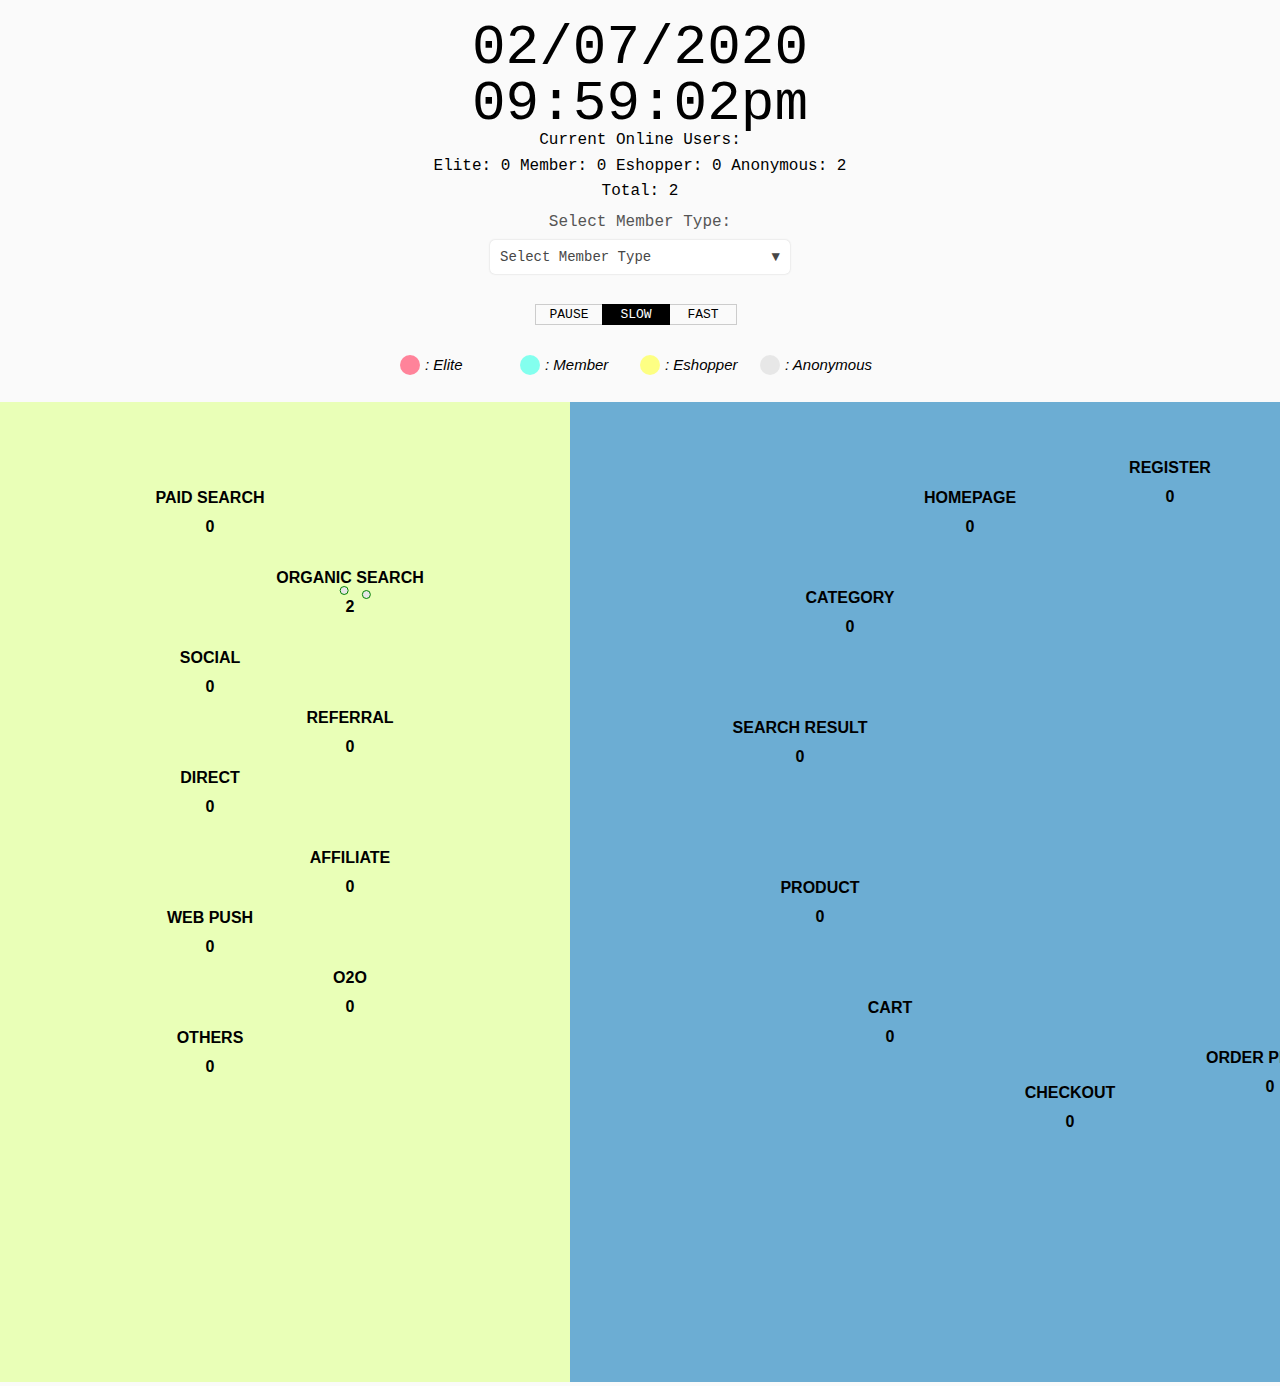
==== commit ceb4138a: "leave = -1" ====
--- a/index.html
+++ b/index.html
@@ -965,6 +965,7 @@
 //				console.log(d);
 //				console.log(curr_nodes);
 				d.exist = 1;
+				d.leave = -1;
 				d.next_move_time = curr_minute + 60;
 				curr_nodes.push(d);
 //				nodes.pop(d);
